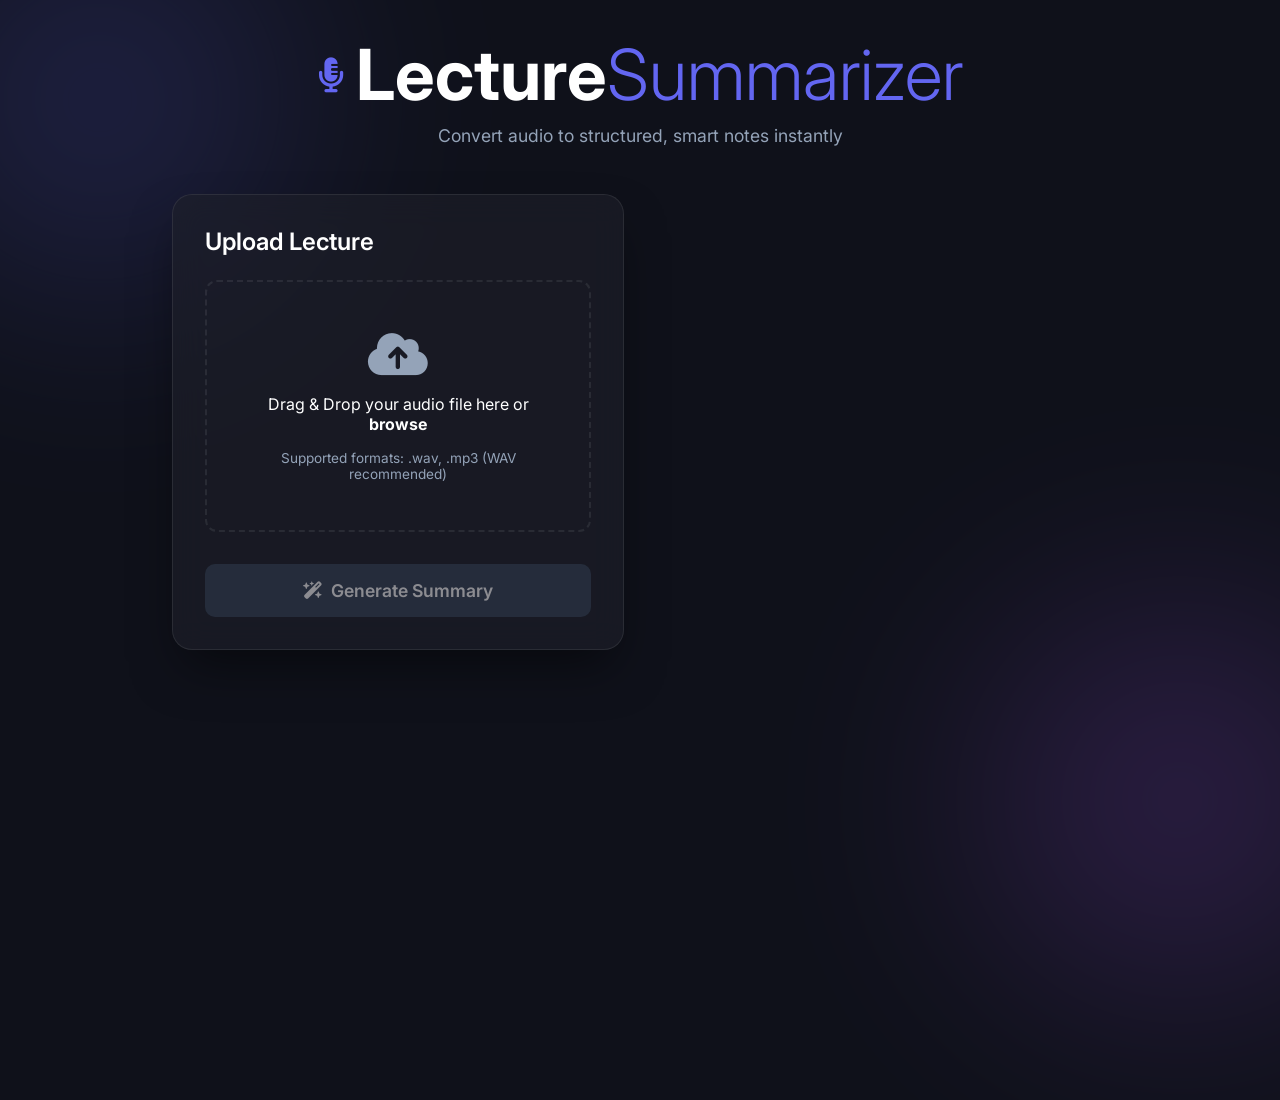
==== frontend/index.html @ df112f9e "Initial commit for AI Lecture Summarizer project" ====
<!DOCTYPE html>
<html lang="en">
<head>
    <meta charset="UTF-8">
    <meta name="viewport" content="width=device-width, initial-scale=1.0">
    <title>AI Lecture Summarizer</title>
    <!-- Modern Font: Inter -->
    <link href="https://fonts.googleapis.com/css2?family=Inter:wght@300;400;500;600;700&display=swap" rel="stylesheet">
    <!-- FontAwesome for icons -->
    <link rel="stylesheet" href="https://cdnjs.cloudflare.com/ajax/libs/font-awesome/6.4.0/css/all.min.css">
    <link rel="stylesheet" href="style.css">
</head>
<body>
    <div class="blob-bg"></div>
    <div class="blob-bg blob-2"></div>
    
    <div class="container">
        <header>
            <div class="logo">
                <i class="fa-solid fa-microphone-lines"></i>
                <h1>Lecture<span>Summarizer</span></h1>
            </div>
            <p class="subtitle">Convert audio to structured, smart notes instantly</p>
        </header>

        <main>
            <section class="upload-section glass-panel">
                <h2>Upload Lecture</h2>
                <div class="drop-zone" id="dropZone">
                    <i class="fa-solid fa-cloud-arrow-up"></i>
                    <p>Drag & Drop your audio file here or <strong>browse</strong></p>
                    <span class="file-info">Supported formats: .wav, .mp3 (WAV recommended)</span>
                    <input type="file" id="fileInput" accept=".wav,.mp3" hidden>
                </div>
                
                <div class="selected-file" id="selectedFile" style="display: none;">
                    <i class="fa-solid fa-file-audio"></i>
                    <span id="fileName">lecture.wav</span>
                    <button class="remove-btn" id="removeFile" aria-label="Remove file"><i class="fa-solid fa-xmark"></i></button>
                </div>

                <button class="primary-btn" id="summarizeBtn" disabled>
                    <i class="fa-solid fa-wand-magic-sparkles"></i> Generate Summary
                </button>

                <div class="loading-state" id="loadingState" style="display: none;">
                    <div class="spinner"></div>
                    <p id="loadingStatus">Uploading audio...</p>
                    <div class="progress-bar"><div class="progress" id="progressBar"></div></div>
                </div>
            </section>

            <section class="results-section glass-panel" id="resultsSection" style="display: none;">
                <div class="tabs">
                    <button class="tab-btn active" data-target="keyPointsTab">Key Points</button>
                    <button class="tab-btn" data-target="summaryTab">Full Summary</button>
                    <button class="tab-btn" data-target="transcriptTab">Transcript</button>
                </div>

                <div class="tab-content active" id="keyPointsTab">
                    <h3>Important Highlights</h3>
                    <ul class="key-points-list" id="keyPointsList">
                        <!-- Key points populate here -->
                    </ul>
                </div>

                <div class="tab-content" id="summaryTab">
                    <h3>Lecture Summary</h3>
                    <p class="summary-text" id="summaryText"></p>
                </div>

                <div class="tab-content" id="transcriptTab">
                    <h3>Raw Transcript</h3>
                    <div class="transcript-box" id="transcriptText"></div>
                </div>
            </section>
        </main>
    </div>

    <script src="app.js"></script>
</body>
</html>
---- frontend/style.css ----
:root {
    --bg-dark: #0f111a;
    --text-primary: #ffffff;
    --text-secondary: #94a3b8;
    --accent: #6366f1;
    --accent-glow: rgba(99, 102, 241, 0.5);
    --accent-secondary: #a855f7;
    --glass-bg: rgba(30, 33, 43, 0.6);
    --glass-border: rgba(255, 255, 255, 0.08);
}

* {
    margin: 0;
    padding: 0;
    box-sizing: border-box;
    font-family: 'Inter', sans-serif;
}

body {
    background-color: var(--bg-dark);
    color: var(--text-primary);
    min-height: 100vh;
    display: flex;
    justify-content: center;
    overflow-x: hidden;
    position: relative;
}

/* Background effects */
.blob-bg {
    position: absolute;
    width: 600px;
    height: 600px;
    background: radial-gradient(circle, var(--accent) 0%, rgba(0,0,0,0) 70%);
    border-radius: 50%;
    filter: blur(100px);
    z-index: -1;
    top: -200px;
    left: -200px;
    opacity: 0.25;
    animation: float 20s infinite alternate ease-in-out;
}

.blob-2 {
    background: radial-gradient(circle, var(--accent-secondary) 0%, rgba(0,0,0,0) 70%);
    bottom: -200px;
    right: -200px;
    top: auto;
    left: auto;
    animation-delay: -10s;
}

@keyframes float {
    0% { transform: translate(0, 0); }
    100% { transform: translate(80px, 80px); }
}

.container {
    width: 100%;
    max-width: 1000px;
    padding: 2rem;
    display: flex;
    flex-direction: column;
    gap: 2rem;
    z-index: 1;
}

header {
    text-align: center;
    margin-bottom: 1rem;
}

.logo {
    display: flex;
    align-items: center;
    justify-content: center;
    gap: 0.75rem;
    font-size: 2.2rem;
    margin-bottom: 0.5rem;
}

.logo i {
    color: var(--accent);
}

.logo span {
    color: var(--accent);
    font-weight: 300;
}

.subtitle {
    color: var(--text-secondary);
    font-size: 1.1rem;
}

main {
    display: grid;
    grid-template-columns: 1fr;
    gap: 2rem;
}

@media (min-width: 768px) {
    main {
        grid-template-columns: 1fr 1fr;
    }
}

.glass-panel {
    background: var(--glass-bg);
    backdrop-filter: blur(16px);
    -webkit-backdrop-filter: blur(16px);
    border: 1px solid var(--glass-border);
    border-radius: 20px;
    padding: 2rem;
    box-shadow: 0 25px 50px -12px rgba(0, 0, 0, 0.5);
    height: fit-content;
}

/* Upload Section */
.upload-section h2 {
    margin-bottom: 1.5rem;
    font-weight: 600;
    font-size: 1.5rem;
}

.drop-zone {
    border: 2px dashed var(--glass-border);
    border-radius: 12px;
    padding: 3rem 2rem;
    text-align: center;
    cursor: pointer;
    transition: all 0.3s ease;
    display: flex;
    flex-direction: column;
    align-items: center;
    gap: 1rem;
}

.drop-zone:hover, .drop-zone.dragover {
    border-color: var(--accent);
    background: rgba(99, 102, 241, 0.05);
}

.drop-zone i {
    font-size: 3rem;
    color: var(--text-secondary);
    transition: color 0.3s;
}

.drop-zone:hover i {
    color: var(--accent);
}

.file-info {
    font-size: 0.85rem;
    color: var(--text-secondary);
}

.selected-file {
    margin-top: 1.5rem;
    display: flex;
    align-items: center;
    background: rgba(255, 255, 255, 0.05);
    padding: 1rem;
    border-radius: 8px;
    border: 1px solid var(--glass-border);
}

.selected-file i {
    color: var(--accent);
    margin-right: 1rem;
    font-size: 1.2rem;
}

.selected-file span {
    flex: 1;
    white-space: nowrap;
    overflow: hidden;
    text-overflow: ellipsis;
    color: var(--text-primary);
}

.remove-btn {
    background: none;
    border: none;
    color: var(--text-secondary);
    cursor: pointer;
    padding: 0.5rem;
    transition: color 0.2s;
}

.remove-btn:hover {
    color: #ef4444;
}

.primary-btn {
    width: 100%;
    margin-top: 2rem;
    padding: 1rem;
    background: linear-gradient(135deg, var(--accent), var(--accent-secondary));
    border: none;
    border-radius: 10px;
    color: white;
    font-size: 1.1rem;
    font-weight: 600;
    cursor: pointer;
    transition: transform 0.2s, box-shadow 0.2s, opacity 0.2s;
    display: flex;
    justify-content: center;
    align-items: center;
    gap: 0.5rem;
}

.primary-btn:hover:not(:disabled) {
    transform: translateY(-2px);
    box-shadow: 0 10px 20px -10px var(--accent-glow);
}

.primary-btn:disabled {
    opacity: 0.5;
    cursor: not-allowed;
    background: #334155;
    background-image: none;
}

/* Loading State */
.loading-state {
    margin-top: 2rem;
    text-align: center;
}

.spinner {
    width: 40px;
    height: 40px;
    border: 3px solid rgba(255,255,255,0.1);
    border-radius: 50%;
    border-top-color: var(--accent);
    animation: spin 1s ease-in-out infinite;
    margin: 0 auto 1rem;
}

@keyframes spin {
    to { transform: rotate(360deg); }
}

.progress-bar {
    width: 100%;
    height: 6px;
    background: rgba(255,255,255,0.1);
    border-radius: 3px;
    margin-top: 1rem;
    overflow: hidden;
}

.progress {
    width: 0%;
    height: 100%;
    background: linear-gradient(90deg, var(--accent), var(--accent-secondary));
    border-radius: 3px;
    transition: width 0.3s ease;
}

/* Results Section */
.results-section {
    display: flex;
    flex-direction: column;
}

.tabs {
    display: flex;
    gap: 0.5rem;
    border-bottom: 1px solid var(--glass-border);
    margin-bottom: 1.5rem;
}

.tab-btn {
    background: none;
    border: none;
    color: var(--text-secondary);
    padding: 0.75rem 1rem;
    cursor: pointer;
    font-size: 1rem;
    font-weight: 500;
    border-bottom: 2px solid transparent;
    transition: all 0.2s;
}

.tab-btn:hover {
    color: var(--text-primary);
}

.tab-btn.active {
    color: var(--accent);
    border-bottom-color: var(--accent);
}

.tab-content {
    display: none;
    animation: fadeIn 0.4s ease-out;
    flex: 1;
}

.tab-content.active {
    display: block;
}

@keyframes fadeIn {
    from { opacity: 0; transform: translateY(10px); }
    to { opacity: 1; transform: translateY(0); }
}

.tab-content h3 {
    margin-bottom: 1rem;
    font-weight: 600;
    color: var(--accent);
}

.key-points-list {
    list-style-type: none;
    display: flex;
    flex-direction: column;
    gap: 1rem;
}

.key-points-list li {
    background: rgba(255, 255, 255, 0.03);
    padding: 1.2rem;
    border-radius: 10px;
    border-left: 3px solid var(--accent);
    line-height: 1.6;
    color: var(--text-primary);
}

.summary-text {
    line-height: 1.8;
    color: var(--text-primary);
    font-size: 1.05rem;
    background: rgba(0, 0, 0, 0.15);
    padding: 1.2rem;
    border-radius: 10px;
}

.transcript-box {
    background: rgba(0, 0, 0, 0.2);
    padding: 1.5rem;
    border-radius: 10px;
    font-family: inherit;
    line-height: 1.8;
    color: var(--text-secondary);
    max-height: 350px;
    overflow-y: auto;
    font-size: 0.95rem;
    white-space: pre-wrap;
}

.transcript-box::-webkit-scrollbar {
    width: 6px;
}

.transcript-box::-webkit-scrollbar-track {
    background: rgba(255, 255, 255, 0.05);
}

.transcript-box::-webkit-scrollbar-thumb {
    background: var(--glass-border);
    border-radius: 3px;
}
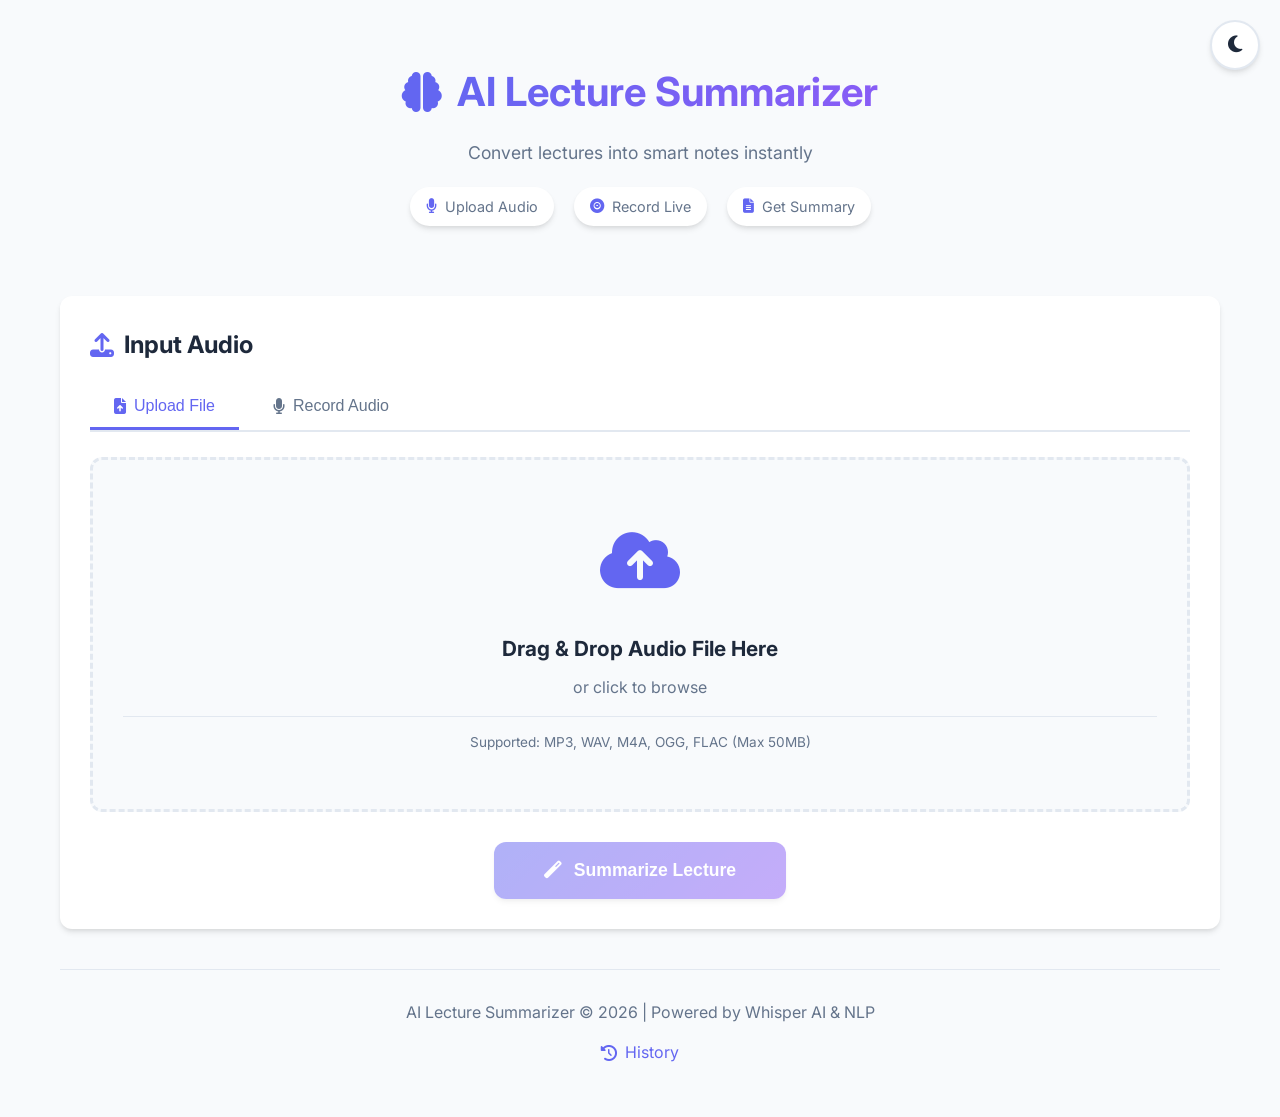
==== commit 8eaa20db: "Frontend Development Tasks (Complete Roadmap)" ====
--- a/frontend/index.html
+++ b/frontend/index.html
@@ -3,80 +3,247 @@
 <head>
     <meta charset="UTF-8">
     <meta name="viewport" content="width=device-width, initial-scale=1.0">
-    <title>AI Lecture Summarizer</title>
-    <!-- Modern Font: Inter -->
+    <title>AI Lecture Summarizer - Convert Lectures into Smart Notes</title>
+    <link rel="stylesheet" href="style.css">
+    <!-- Google Fonts -->
     <link href="https://fonts.googleapis.com/css2?family=Inter:wght@300;400;500;600;700&display=swap" rel="stylesheet">
-    <!-- FontAwesome for icons -->
+    <!-- Font Awesome Icons -->
     <link rel="stylesheet" href="https://cdnjs.cloudflare.com/ajax/libs/font-awesome/6.4.0/css/all.min.css">
-    <link rel="stylesheet" href="style.css">
 </head>
 <body>
-    <div class="blob-bg"></div>
-    <div class="blob-bg blob-2"></div>
-    
+    <!-- Dark Mode Toggle -->
+    <button class="dark-mode-toggle" id="darkModeToggle" title="Toggle Dark Mode">
+        <i class="fas fa-moon"></i>
+    </button>
+
+    <!-- Main Container -->
     <div class="container">
-        <header>
+        <!-- Header Section -->
+        <header class="header">
             <div class="logo">
-                <i class="fa-solid fa-microphone-lines"></i>
-                <h1>Lecture<span>Summarizer</span></h1>
+                <i class="fas fa-brain"></i>
+                <h1>AI Lecture Summarizer</h1>
             </div>
-            <p class="subtitle">Convert audio to structured, smart notes instantly</p>
+            <p class="subtitle">Convert lectures into smart notes instantly</p>
+            <div class="features-badge">
+                <span><i class="fas fa-microphone"></i> Upload Audio</span>
+                <span><i class="fas fa-record-vinyl"></i> Record Live</span>
+                <span><i class="fas fa-file-alt"></i> Get Summary</span>
+            </div>
         </header>
 
-        <main>
-            <section class="upload-section glass-panel">
-                <h2>Upload Lecture</h2>
-                <div class="drop-zone" id="dropZone">
-                    <i class="fa-solid fa-cloud-arrow-up"></i>
-                    <p>Drag & Drop your audio file here or <strong>browse</strong></p>
-                    <span class="file-info">Supported formats: .wav, .mp3 (WAV recommended)</span>
-                    <input type="file" id="fileInput" accept=".wav,.mp3" hidden>
-                </div>
+        <!-- Main Content -->
+        <main class="main-content">
+            <!-- Input Section -->
+            <section class="input-section card">
+                <h2><i class="fas fa-upload"></i> Input Audio</h2>
                 
-                <div class="selected-file" id="selectedFile" style="display: none;">
-                    <i class="fa-solid fa-file-audio"></i>
-                    <span id="fileName">lecture.wav</span>
-                    <button class="remove-btn" id="removeFile" aria-label="Remove file"><i class="fa-solid fa-xmark"></i></button>
-                </div>
-
-                <button class="primary-btn" id="summarizeBtn" disabled>
-                    <i class="fa-solid fa-wand-magic-sparkles"></i> Generate Summary
-                </button>
-
-                <div class="loading-state" id="loadingState" style="display: none;">
+                <!-- Tab Navigation -->
+                <div class="tab-navigation">
+                    <button class="tab-btn active" data-tab="upload">
+                        <i class="fas fa-file-upload"></i> Upload File
+                    </button>
+                    <button class="tab-btn" data-tab="record">
+                        <i class="fas fa-microphone"></i> Record Audio
+                    </button>
+                </div>
+
+                <!-- Upload Tab -->
+                <div class="tab-content active" id="uploadTab">
+                    <div class="upload-area" id="uploadArea">
+                        <input type="file" id="audioFile" accept=".mp3,.wav,.m4a,.ogg,.flac" hidden>
+                        <div class="upload-icon">
+                            <i class="fas fa-cloud-upload-alt"></i>
+                        </div>
+                        <h3>Drag & Drop Audio File Here</h3>
+                        <p>or click to browse</p>
+                        <p class="supported-formats">Supported: MP3, WAV, M4A, OGG, FLAC (Max 50MB)</p>
+                    </div>
+                    
+                    <!-- File Preview -->
+                    <div class="file-preview hidden" id="filePreview">
+                        <div class="file-info">
+                            <i class="fas fa-file-audio"></i>
+                            <div class="file-details">
+                                <span class="file-name" id="fileName">lecture.mp3</span>
+                                <span class="file-size" id="fileSize">5.2 MB</span>
+                            </div>
+                        </div>
+                        <button class="remove-file-btn" id="removeFileBtn">
+                            <i class="fas fa-times"></i>
+                        </button>
+                    </div>
+                </div>
+
+                <!-- Record Tab -->
+                <div class="tab-content" id="recordTab">
+                    <div class="recording-section">
+                        <div class="recording-status" id="recordingStatus">
+                            <div class="status-indicator"></div>
+                            <span>Ready to Record</span>
+                        </div>
+                        
+                        <div class="recording-controls">
+                            <button class="record-btn" id="startRecordBtn">
+                                <i class="fas fa-microphone"></i>
+                                <span>Start Recording</span>
+                            </button>
+                            <button class="record-btn stop hidden" id="stopRecordBtn">
+                                <i class="fas fa-stop"></i>
+                                <span>Stop Recording</span>
+                            </button>
+                        </div>
+
+                        <!-- Live Transcript Preview -->
+                        <div class="live-transcript hidden" id="liveTranscript">
+                            <h4><i class="fas fa-closed-captioning"></i> Live Transcript</h4>
+                            <div class="transcript-text" id="liveTranscriptText">
+                                Start speaking to see live transcription...
+                            </div>
+                        </div>
+
+                        <!-- Recorded Audio Preview -->
+                        <div class="audio-preview hidden" id="audioPreview">
+                            <h4><i class="fas fa-headphones"></i> Recorded Audio</h4>
+                            <audio id="recordedAudio" controls></audio>
+                            <div class="recorded-info">
+                                <span id="recordingDuration">00:00</span>
+                                <button class="re-record-btn" id="reRecordBtn">
+                                    <i class="fas fa-redo"></i> Re-record
+                                </button>
+                            </div>
+                        </div>
+                    </div>
+                </div>
+
+                <!-- Action Buttons -->
+                <div class="action-buttons">
+                    <button class="summarize-btn" id="summarizeBtn" disabled>
+                        <i class="fas fa-magic"></i>
+                        <span>Summarize Lecture</span>
+                    </button>
+                </div>
+
+                <!-- Loading Indicator -->
+                <div class="loading-container hidden" id="loadingContainer">
                     <div class="spinner"></div>
-                    <p id="loadingStatus">Uploading audio...</p>
-                    <div class="progress-bar"><div class="progress" id="progressBar"></div></div>
+                    <p class="loading-text">Processing your lecture...</p>
+                    <p class="loading-subtext">This may take a few moments</p>
+                </div>
+
+                <!-- Error Message -->
+                <div class="error-message hidden" id="errorMessage">
+                    <i class="fas fa-exclamation-circle"></i>
+                    <span id="errorText"></span>
+                </div>
+
+                <!-- Success Message -->
+                <div class="success-message hidden" id="successMessage">
+                    <i class="fas fa-check-circle"></i>
+                    <span>Processing complete!</span>
                 </div>
             </section>
 
-            <section class="results-section glass-panel" id="resultsSection" style="display: none;">
-                <div class="tabs">
-                    <button class="tab-btn active" data-target="keyPointsTab">Key Points</button>
-                    <button class="tab-btn" data-target="summaryTab">Full Summary</button>
-                    <button class="tab-btn" data-target="transcriptTab">Transcript</button>
-                </div>
-
-                <div class="tab-content active" id="keyPointsTab">
-                    <h3>Important Highlights</h3>
-                    <ul class="key-points-list" id="keyPointsList">
-                        <!-- Key points populate here -->
-                    </ul>
-                </div>
-
-                <div class="tab-content" id="summaryTab">
-                    <h3>Lecture Summary</h3>
-                    <p class="summary-text" id="summaryText"></p>
-                </div>
-
-                <div class="tab-content" id="transcriptTab">
-                    <h3>Raw Transcript</h3>
-                    <div class="transcript-box" id="transcriptText"></div>
+            <!-- Output Section (Hidden Initially) -->
+            <section class="output-section card hidden" id="outputSection">
+                <div class="output-header">
+                    <h2><i class="fas fa-file-alt"></i> Lecture Notes</h2>
+                    <div class="output-actions">
+                        <button class="action-btn" id="copyBtn" title="Copy to Clipboard">
+                            <i class="fas fa-copy"></i> Copy
+                        </button>
+                        <button class="action-btn" id="downloadBtn" title="Download as TXT">
+                            <i class="fas fa-download"></i> Download
+                        </button>
+                        <button class="action-btn" id="newSessionBtn" title="Start New">
+                            <i class="fas fa-plus"></i> New
+                        </button>
+                    </div>
+                </div>
+
+                <!-- Search Bar -->
+                <div class="search-bar">
+                    <i class="fas fa-search"></i>
+                    <input type="text" id="searchInput" placeholder="Search in notes...">
+                    <button class="clear-search hidden" id="clearSearch">
+                        <i class="fas fa-times"></i>
+                    </button>
+                </div>
+
+                <!-- Tabs for Output -->
+                <div class="output-tabs">
+                    <button class="output-tab active" data-output="transcript">
+                        <i class="fas fa-file-lines"></i> Transcript
+                    </button>
+                    <button class="output-tab" data-output="summary">
+                        <i class="fas fa-brain"></i> Summary
+                    </button>
+                    <button class="output-tab" data-output="keypoints">
+                        <i class="fas fa-list-check"></i> Key Points
+                    </button>
+                </div>
+
+                <!-- Output Content -->
+                <div class="output-content">
+                    <!-- Transcript Tab -->
+                    <div class="output-tab-content active" id="transcriptContent">
+                        <div class="content-header">
+                            <h3><i class="fas fa-comment-alt"></i> Full Transcript</h3>
+                            <span class="word-count" id="transcriptWordCount">0 words</span>
+                        </div>
+                        <div class="transcript-box" id="transcriptBox">
+                            <p id="transcriptText"></p>
+                        </div>
+                    </div>
+
+                    <!-- Summary Tab -->
+                    <div class="output-tab-content" id="summaryContent">
+                        <div class="content-header">
+                            <h3><i class="fas fa-lightbulb"></i> Summary</h3>
+                            <span class="word-count" id="summaryWordCount">0 words</span>
+                        </div>
+                        <div class="summary-box" id="summaryBox">
+                            <p id="summaryText"></p>
+                        </div>
+                    </div>
+
+                    <!-- Key Points Tab -->
+                    <div class="output-tab-content" id="keypointsContent">
+                        <div class="content-header">
+                            <h3><i class="fas fa-star"></i> Key Points</h3>
+                            <span class="points-count" id="pointsCount">0 points</span>
+                        </div>
+                        <div class="keypoints-box" id="keypointsBox">
+                            <ul id="keypointsList"></ul>
+                        </div>
+                    </div>
+                </div>
+            </section>
+
+            <!-- History Section (Optional) -->
+            <section class="history-section card hidden" id="historySection">
+                <h2><i class="fas fa-history"></i> Recent Summaries</h2>
+                <div class="history-list" id="historyList">
+                    <!-- History items will be added here -->
                 </div>
             </section>
         </main>
+
+        <!-- Footer -->
+        <footer class="footer">
+            <p>AI Lecture Summarizer &copy; 2026 | Powered by Whisper AI & NLP</p>
+            <div class="footer-links">
+                <a href="#" id="showHistoryLink"><i class="fas fa-history"></i> History</a>
+            </div>
+        </footer>
     </div>
 
-    <script src="app.js"></script>
+    <!-- Toast Notification -->
+    <div class="toast hidden" id="toast">
+        <i class="fas fa-info-circle"></i>
+        <span id="toastMessage"></span>
+    </div>
+
+    <script src="script.js"></script>
 </body>
 </html>
--- a/frontend/style.css
+++ b/frontend/style.css
@@ -1,367 +1,1011 @@
+/* ============================================
+   AI Lecture Summarizer - Modern CSS Styles
+   ============================================ */
+
+/* CSS Variables for Theming */
 :root {
-    --bg-dark: #0f111a;
-    --text-primary: #ffffff;
+    --primary-color: #6366f1;
+    --primary-hover: #4f46e5;
+    --secondary-color: #8b5cf6;
+    --success-color: #10b981;
+    --error-color: #ef4444;
+    --warning-color: #f59e0b;
+    --bg-color: #f8fafc;
+    --card-bg: #ffffff;
+    --text-primary: #1e293b;
+    --text-secondary: #64748b;
+    --border-color: #e2e8f0;
+    --shadow: 0 4px 6px -1px rgba(0, 0, 0, 0.1), 0 2px 4px -1px rgba(0, 0, 0, 0.06);
+    --shadow-lg: 0 10px 15px -3px rgba(0, 0, 0, 0.1), 0 4px 6px -2px rgba(0, 0, 0, 0.05);
+    --radius: 12px;
+    --radius-sm: 8px;
+    --transition: all 0.3s ease;
+}
+
+/* Dark Mode Variables */
+[data-theme="dark"] {
+    --bg-color: #0f172a;
+    --card-bg: #1e293b;
+    --text-primary: #f1f5f9;
     --text-secondary: #94a3b8;
-    --accent: #6366f1;
-    --accent-glow: rgba(99, 102, 241, 0.5);
-    --accent-secondary: #a855f7;
-    --glass-bg: rgba(30, 33, 43, 0.6);
-    --glass-border: rgba(255, 255, 255, 0.08);
-}
-
+    --border-color: #334155;
+    --shadow: 0 4px 6px -1px rgba(0, 0, 0, 0.3);
+    --shadow-lg: 0 10px 15px -3px rgba(0, 0, 0, 0.4);
+}
+
+/* Reset & Base Styles */
 * {
     margin: 0;
     padding: 0;
     box-sizing: border-box;
-    font-family: 'Inter', sans-serif;
 }
 
 body {
-    background-color: var(--bg-dark);
-    color: var(--text-primary);
+    font-family: 'Inter', -apple-system, BlinkMacSystemFont, 'Segoe UI', Roboto, sans-serif;
+    background: var(--bg-color);
+    color: var(--text-primary);
+    line-height: 1.6;
     min-height: 100vh;
-    display: flex;
+    transition: var(--transition);
+}
+
+/* Container */
+.container {
+    max-width: 1200px;
+    margin: 0 auto;
+    padding: 20px;
+}
+
+/* Dark Mode Toggle */
+.dark-mode-toggle {
+    position: fixed;
+    top: 20px;
+    right: 20px;
+    width: 50px;
+    height: 50px;
+    border-radius: 50%;
+    background: var(--card-bg);
+    border: 2px solid var(--border-color);
+    color: var(--text-primary);
+    font-size: 1.2rem;
+    cursor: pointer;
+    box-shadow: var(--shadow);
+    transition: var(--transition);
+    z-index: 1000;
+}
+
+.dark-mode-toggle:hover {
+    background: var(--primary-color);
+    color: white;
+    transform: rotate(15deg);
+}
+
+/* ============================================
+   Header Styles
+   ============================================ */
+.header {
+    text-align: center;
+    padding: 40px 20px;
+    margin-bottom: 30px;
+}
+
+.logo {
+    display: flex;
+    align-items: center;
     justify-content: center;
-    overflow-x: hidden;
-    position: relative;
-}
-
-/* Background effects */
-.blob-bg {
-    position: absolute;
-    width: 600px;
-    height: 600px;
-    background: radial-gradient(circle, var(--accent) 0%, rgba(0,0,0,0) 70%);
-    border-radius: 50%;
-    filter: blur(100px);
-    z-index: -1;
-    top: -200px;
-    left: -200px;
-    opacity: 0.25;
-    animation: float 20s infinite alternate ease-in-out;
-}
-
-.blob-2 {
-    background: radial-gradient(circle, var(--accent-secondary) 0%, rgba(0,0,0,0) 70%);
-    bottom: -200px;
-    right: -200px;
-    top: auto;
-    left: auto;
-    animation-delay: -10s;
-}
-
-@keyframes float {
-    0% { transform: translate(0, 0); }
-    100% { transform: translate(80px, 80px); }
-}
-
-.container {
-    width: 100%;
-    max-width: 1000px;
-    padding: 2rem;
-    display: flex;
-    flex-direction: column;
-    gap: 2rem;
-    z-index: 1;
-}
-
-header {
-    text-align: center;
-    margin-bottom: 1rem;
-}
-
-.logo {
-    display: flex;
-    align-items: center;
+    gap: 15px;
+    margin-bottom: 15px;
+}
+
+.logo i {
+    font-size: 2.5rem;
+    color: var(--primary-color);
+    animation: pulse 2s infinite;
+}
+
+@keyframes pulse {
+    0%, 100% { transform: scale(1); }
+    50% { transform: scale(1.1); }
+}
+
+.logo h1 {
+    font-size: 2.5rem;
+    font-weight: 700;
+    background: linear-gradient(135deg, var(--primary-color), var(--secondary-color));
+    -webkit-background-clip: text;
+    -webkit-text-fill-color: transparent;
+    background-clip: text;
+}
+
+.subtitle {
+    font-size: 1.1rem;
+    color: var(--text-secondary);
+    margin-bottom: 20px;
+}
+
+.features-badge {
+    display: flex;
     justify-content: center;
-    gap: 0.75rem;
-    font-size: 2.2rem;
-    margin-bottom: 0.5rem;
-}
-
-.logo i {
-    color: var(--accent);
-}
-
-.logo span {
-    color: var(--accent);
-    font-weight: 300;
-}
-
-.subtitle {
-    color: var(--text-secondary);
-    font-size: 1.1rem;
-}
-
-main {
-    display: grid;
-    grid-template-columns: 1fr;
-    gap: 2rem;
-}
-
-@media (min-width: 768px) {
-    main {
-        grid-template-columns: 1fr 1fr;
-    }
-}
-
-.glass-panel {
-    background: var(--glass-bg);
-    backdrop-filter: blur(16px);
-    -webkit-backdrop-filter: blur(16px);
-    border: 1px solid var(--glass-border);
+    gap: 20px;
+    flex-wrap: wrap;
+}
+
+.features-badge span {
+    background: var(--card-bg);
+    padding: 8px 16px;
     border-radius: 20px;
-    padding: 2rem;
-    box-shadow: 0 25px 50px -12px rgba(0, 0, 0, 0.5);
-    height: fit-content;
-}
-
-/* Upload Section */
-.upload-section h2 {
-    margin-bottom: 1.5rem;
-    font-weight: 600;
+    font-size: 0.9rem;
+    color: var(--text-secondary);
+    box-shadow: var(--shadow);
+    display: flex;
+    align-items: center;
+    gap: 8px;
+}
+
+.features-badge i {
+    color: var(--primary-color);
+}
+
+/* ============================================
+   Card Styles
+   ============================================ */
+.card {
+    background: var(--card-bg);
+    border-radius: var(--radius);
+    box-shadow: var(--shadow);
+    padding: 30px;
+    margin-bottom: 25px;
+    transition: var(--transition);
+}
+
+.card:hover {
+    box-shadow: var(--shadow-lg);
+}
+
+.card h2 {
     font-size: 1.5rem;
-}
-
-.drop-zone {
-    border: 2px dashed var(--glass-border);
-    border-radius: 12px;
-    padding: 3rem 2rem;
+    margin-bottom: 20px;
+    display: flex;
+    align-items: center;
+    gap: 10px;
+    color: var(--text-primary);
+}
+
+.card h2 i {
+    color: var(--primary-color);
+}
+
+/* ============================================
+   Tab Navigation
+   ============================================ */
+.tab-navigation {
+    display: flex;
+    gap: 10px;
+    margin-bottom: 25px;
+    border-bottom: 2px solid var(--border-color);
+    padding-bottom: 0;
+}
+
+.tab-btn {
+    padding: 12px 24px;
+    background: transparent;
+    border: none;
+    color: var(--text-secondary);
+    font-size: 1rem;
+    font-weight: 500;
+    cursor: pointer;
+    border-bottom: 3px solid transparent;
+    transition: var(--transition);
+    display: flex;
+    align-items: center;
+    gap: 8px;
+}
+
+.tab-btn:hover {
+    color: var(--primary-color);
+}
+
+.tab-btn.active {
+    color: var(--primary-color);
+    border-bottom-color: var(--primary-color);
+}
+
+.tab-content {
+    display: none;
+}
+
+.tab-content.active {
+    display: block;
+    animation: fadeIn 0.3s ease;
+}
+
+@keyframes fadeIn {
+    from { opacity: 0; transform: translateY(10px); }
+    to { opacity: 1; transform: translateY(0); }
+}
+
+/* ============================================
+   Upload Area
+   ============================================ */
+.upload-area {
+    border: 3px dashed var(--border-color);
+    border-radius: var(--radius);
+    padding: 50px 30px;
     text-align: center;
     cursor: pointer;
-    transition: all 0.3s ease;
+    transition: var(--transition);
+    background: var(--bg-color);
+}
+
+.upload-area:hover,
+.upload-area.dragover {
+    border-color: var(--primary-color);
+    background: rgba(99, 102, 241, 0.05);
+}
+
+.upload-icon {
+    font-size: 4rem;
+    color: var(--primary-color);
+    margin-bottom: 20px;
+}
+
+.upload-area h3 {
+    font-size: 1.3rem;
+    color: var(--text-primary);
+    margin-bottom: 10px;
+}
+
+.upload-area p {
+    color: var(--text-secondary);
+    margin-bottom: 5px;
+}
+
+.supported-formats {
+    font-size: 0.85rem;
+    color: var(--text-secondary);
+    margin-top: 15px;
+    padding-top: 15px;
+    border-top: 1px solid var(--border-color);
+}
+
+/* File Preview */
+.file-preview {
+    display: flex;
+    align-items: center;
+    justify-content: space-between;
+    background: var(--bg-color);
+    padding: 15px 20px;
+    border-radius: var(--radius-sm);
+    margin-top: 20px;
+    animation: slideIn 0.3s ease;
+}
+
+@keyframes slideIn {
+    from { opacity: 0; transform: translateX(-20px); }
+    to { opacity: 1; transform: translateX(0); }
+}
+
+.file-info {
+    display: flex;
+    align-items: center;
+    gap: 15px;
+}
+
+.file-info i {
+    font-size: 2rem;
+    color: var(--primary-color);
+}
+
+.file-details {
     display: flex;
     flex-direction: column;
-    align-items: center;
-    gap: 1rem;
-}
-
-.drop-zone:hover, .drop-zone.dragover {
-    border-color: var(--accent);
-    background: rgba(99, 102, 241, 0.05);
-}
-
-.drop-zone i {
-    font-size: 3rem;
-    color: var(--text-secondary);
-    transition: color 0.3s;
-}
-
-.drop-zone:hover i {
-    color: var(--accent);
-}
-
-.file-info {
+}
+
+.file-name {
+    font-weight: 600;
+    color: var(--text-primary);
+}
+
+.file-size {
     font-size: 0.85rem;
     color: var(--text-secondary);
 }
 
-.selected-file {
-    margin-top: 1.5rem;
-    display: flex;
-    align-items: center;
-    background: rgba(255, 255, 255, 0.05);
-    padding: 1rem;
-    border-radius: 8px;
-    border: 1px solid var(--glass-border);
-}
-
-.selected-file i {
-    color: var(--accent);
-    margin-right: 1rem;
-    font-size: 1.2rem;
-}
-
-.selected-file span {
-    flex: 1;
-    white-space: nowrap;
-    overflow: hidden;
-    text-overflow: ellipsis;
-    color: var(--text-primary);
-}
-
-.remove-btn {
-    background: none;
+.remove-file-btn {
+    width: 35px;
+    height: 35px;
+    border-radius: 50%;
     border: none;
-    color: var(--text-secondary);
+    background: var(--error-color);
+    color: white;
     cursor: pointer;
-    padding: 0.5rem;
-    transition: color 0.2s;
-}
-
-.remove-btn:hover {
-    color: #ef4444;
-}
-
-.primary-btn {
+    transition: var(--transition);
+}
+
+.remove-file-btn:hover {
+    background: #dc2626;
+    transform: scale(1.1);
+}
+
+/* ============================================
+   Recording Section
+   ============================================ */
+.recording-section {
+    text-align: center;
+    padding: 30px 20px;
+}
+
+.recording-status {
+    display: flex;
+    align-items: center;
+    justify-content: center;
+    gap: 10px;
+    margin-bottom: 25px;
+    padding: 15px;
+    background: var(--bg-color);
+    border-radius: var(--radius-sm);
+}
+
+.status-indicator {
+    width: 12px;
+    height: 12px;
+    border-radius: 50%;
+    background: var(--success-color);
+    animation: blink 2s infinite;
+}
+
+.status-indicator.recording {
+    background: var(--error-color);
+    animation: blink 0.5s infinite;
+}
+
+@keyframes blink {
+    0%, 100% { opacity: 1; }
+    50% { opacity: 0.5; }
+}
+
+.recording-controls {
+    display: flex;
+    justify-content: center;
+    gap: 15px;
+    margin-bottom: 25px;
+}
+
+.record-btn {
+    padding: 15px 30px;
+    border: none;
+    border-radius: var(--radius);
+    font-size: 1rem;
+    font-weight: 600;
+    cursor: pointer;
+    transition: var(--transition);
+    display: flex;
+    align-items: center;
+    gap: 10px;
+}
+
+.record-btn:not(.stop) {
+    background: var(--primary-color);
+    color: white;
+}
+
+.record-btn:not(.stop):hover {
+    background: var(--primary-hover);
+}
+
+.record-btn.stop {
+    background: var(--error-color);
+    color: white;
+}
+
+.record-btn.stop:hover {
+    background: #dc2626;
+}
+
+.record-btn:disabled {
+    opacity: 0.5;
+    cursor: not-allowed;
+}
+
+/* Live Transcript */
+.live-transcript {
+    background: var(--bg-color);
+    padding: 20px;
+    border-radius: var(--radius-sm);
+    margin-top: 20px;
+    text-align: left;
+}
+
+.live-transcript h4 {
+    display: flex;
+    align-items: center;
+    gap: 8px;
+    margin-bottom: 15px;
+    color: var(--text-primary);
+}
+
+.transcript-text {
+    background: var(--card-bg);
+    padding: 15px;
+    border-radius: var(--radius-sm);
+    min-height: 80px;
+    max-height: 150px;
+    overflow-y: auto;
+    color: var(--text-secondary);
+    font-style: italic;
+}
+
+/* Audio Preview */
+.audio-preview {
+    background: var(--bg-color);
+    padding: 20px;
+    border-radius: var(--radius-sm);
+    margin-top: 20px;
+}
+
+.audio-preview h4 {
+    display: flex;
+    align-items: center;
+    gap: 8px;
+    margin-bottom: 15px;
+    color: var(--text-primary);
+}
+
+.audio-preview audio {
     width: 100%;
-    margin-top: 2rem;
-    padding: 1rem;
-    background: linear-gradient(135deg, var(--accent), var(--accent-secondary));
+    margin-bottom: 15px;
+    border-radius: var(--radius-sm);
+}
+
+.recorded-info {
+    display: flex;
+    justify-content: space-between;
+    align-items: center;
+}
+
+.re-record-btn {
+    padding: 10px 20px;
     border: none;
-    border-radius: 10px;
+    background: var(--secondary-color);
     color: white;
+    border-radius: var(--radius-sm);
+    cursor: pointer;
+    transition: var(--transition);
+    display: flex;
+    align-items: center;
+    gap: 8px;
+}
+
+.re-record-btn:hover {
+    background: #7c3aed;
+}
+
+/* ============================================
+   Action Buttons
+   ============================================ */
+.action-buttons {
+    margin-top: 30px;
+    text-align: center;
+}
+
+.summarize-btn {
+    padding: 18px 50px;
+    background: linear-gradient(135deg, var(--primary-color), var(--secondary-color));
+    color: white;
+    border: none;
+    border-radius: var(--radius);
     font-size: 1.1rem;
     font-weight: 600;
     cursor: pointer;
-    transition: transform 0.2s, box-shadow 0.2s, opacity 0.2s;
-    display: flex;
-    justify-content: center;
-    align-items: center;
-    gap: 0.5rem;
-}
-
-.primary-btn:hover:not(:disabled) {
+    transition: var(--transition);
+    display: inline-flex;
+    align-items: center;
+    gap: 12px;
+    box-shadow: var(--shadow);
+}
+
+.summarize-btn:hover:not(:disabled) {
     transform: translateY(-2px);
-    box-shadow: 0 10px 20px -10px var(--accent-glow);
-}
-
-.primary-btn:disabled {
+    box-shadow: var(--shadow-lg);
+}
+
+.summarize-btn:disabled {
     opacity: 0.5;
     cursor: not-allowed;
-    background: #334155;
-    background-image: none;
-}
-
-/* Loading State */
-.loading-state {
-    margin-top: 2rem;
+    transform: none;
+}
+
+/* ============================================
+   Loading Indicator
+   ============================================ */
+.loading-container {
     text-align: center;
+    padding: 40px 20px;
+    margin-top: 20px;
 }
 
 .spinner {
-    width: 40px;
-    height: 40px;
-    border: 3px solid rgba(255,255,255,0.1);
+    width: 60px;
+    height: 60px;
+    border: 4px solid var(--border-color);
+    border-top-color: var(--primary-color);
     border-radius: 50%;
-    border-top-color: var(--accent);
-    animation: spin 1s ease-in-out infinite;
-    margin: 0 auto 1rem;
+    margin: 0 auto 20px;
+    animation: spin 1s linear infinite;
 }
 
 @keyframes spin {
     to { transform: rotate(360deg); }
 }
 
-.progress-bar {
-    width: 100%;
-    height: 6px;
-    background: rgba(255,255,255,0.1);
-    border-radius: 3px;
-    margin-top: 1rem;
-    overflow: hidden;
-}
-
-.progress {
-    width: 0%;
-    height: 100%;
-    background: linear-gradient(90deg, var(--accent), var(--accent-secondary));
-    border-radius: 3px;
-    transition: width 0.3s ease;
-}
-
-/* Results Section */
-.results-section {
-    display: flex;
-    flex-direction: column;
-}
-
-.tabs {
-    display: flex;
-    gap: 0.5rem;
-    border-bottom: 1px solid var(--glass-border);
-    margin-bottom: 1.5rem;
-}
-
-.tab-btn {
+.loading-text {
+    font-size: 1.2rem;
+    font-weight: 600;
+    color: var(--text-primary);
+    margin-bottom: 5px;
+}
+
+.loading-subtext {
+    color: var(--text-secondary);
+    font-size: 0.9rem;
+}
+
+/* ============================================
+   Error & Success Messages
+   ============================================ */
+.error-message,
+.success-message {
+    padding: 15px 20px;
+    border-radius: var(--radius-sm);
+    margin-top: 20px;
+    display: flex;
+    align-items: center;
+    gap: 12px;
+    animation: shake 0.5s ease;
+}
+
+@keyframes shake {
+    0%, 100% { transform: translateX(0); }
+    25% { transform: translateX(-5px); }
+    75% { transform: translateX(5px); }
+}
+
+.error-message {
+    background: rgba(239, 68, 68, 0.1);
+    color: var(--error-color);
+    border: 1px solid var(--error-color);
+}
+
+.success-message {
+    background: rgba(16, 185, 129, 0.1);
+    color: var(--success-color);
+    border: 1px solid var(--success-color);
+}
+
+/* ============================================
+   Output Section
+   ============================================ */
+.output-header {
+    display: flex;
+    justify-content: space-between;
+    align-items: center;
+    flex-wrap: wrap;
+    gap: 15px;
+    margin-bottom: 20px;
+}
+
+.output-actions {
+    display: flex;
+    gap: 10px;
+    flex-wrap: wrap;
+}
+
+.action-btn {
+    padding: 10px 18px;
+    border: 1px solid var(--border-color);
+    background: var(--card-bg);
+    color: var(--text-primary);
+    border-radius: var(--radius-sm);
+    cursor: pointer;
+    transition: var(--transition);
+    display: flex;
+    align-items: center;
+    gap: 8px;
+    font-size: 0.9rem;
+}
+
+.action-btn:hover {
+    background: var(--primary-color);
+    color: white;
+    border-color: var(--primary-color);
+}
+
+/* Search Bar */
+.search-bar {
+    display: flex;
+    align-items: center;
+    background: var(--bg-color);
+    padding: 12px 20px;
+    border-radius: var(--radius-sm);
+    margin-bottom: 20px;
+    gap: 12px;
+}
+
+.search-bar i {
+    color: var(--text-secondary);
+}
+
+.search-bar input {
+    flex: 1;
+    border: none;
+    background: transparent;
+    color: var(--text-primary);
+    font-size: 1rem;
+    outline: none;
+}
+
+.clear-search {
     background: none;
     border: none;
     color: var(--text-secondary);
-    padding: 0.75rem 1rem;
     cursor: pointer;
+    padding: 5px;
+}
+
+.clear-search:hover {
+    color: var(--error-color);
+}
+
+/* Output Tabs */
+.output-tabs {
+    display: flex;
+    gap: 10px;
+    margin-bottom: 20px;
+    border-bottom: 2px solid var(--border-color);
+}
+
+.output-tab {
+    padding: 12px 20px;
+    background: transparent;
+    border: none;
+    color: var(--text-secondary);
+    font-size: 0.95rem;
+    font-weight: 500;
+    cursor: pointer;
+    border-bottom: 3px solid transparent;
+    transition: var(--transition);
+    display: flex;
+    align-items: center;
+    gap: 8px;
+}
+
+.output-tab:hover {
+    color: var(--primary-color);
+}
+
+.output-tab.active {
+    color: var(--primary-color);
+    border-bottom-color: var(--primary-color);
+}
+
+/* Output Content */
+.output-content {
+    min-height: 300px;
+}
+
+.output-tab-content {
+    display: none;
+}
+
+.output-tab-content.active {
+    display: block;
+    animation: fadeIn 0.3s ease;
+}
+
+.content-header {
+    display: flex;
+    justify-content: space-between;
+    align-items: center;
+    margin-bottom: 15px;
+}
+
+.content-header h3 {
+    display: flex;
+    align-items: center;
+    gap: 10px;
+    font-size: 1.1rem;
+    color: var(--text-primary);
+}
+
+.content-header h3 i {
+    color: var(--primary-color);
+}
+
+.word-count,
+.points-count {
+    font-size: 0.85rem;
+    color: var(--text-secondary);
+    background: var(--bg-color);
+    padding: 5px 12px;
+    border-radius: 15px;
+}
+
+/* Transcript Box */
+.transcript-box,
+.summary-box {
+    background: var(--bg-color);
+    padding: 25px;
+    border-radius: var(--radius-sm);
+    max-height: 400px;
+    overflow-y: auto;
+    line-height: 1.8;
+}
+
+.transcript-box p,
+.summary-box p {
+    color: var(--text-primary);
+    white-space: pre-wrap;
+}
+
+/* Key Points Box */
+.keypoints-box {
+    background: var(--bg-color);
+    padding: 25px;
+    border-radius: var(--radius-sm);
+    max-height: 400px;
+    overflow-y: auto;
+}
+
+.keypoints-box ul {
+    list-style: none;
+}
+
+.keypoints-box li {
+    padding: 12px 0;
+    padding-left: 30px;
+    position: relative;
+    color: var(--text-primary);
+    line-height: 1.6;
+}
+
+.keypoints-box li::before {
+    content: "✓";
+    position: absolute;
+    left: 0;
+    color: var(--success-color);
+    font-weight: bold;
+}
+
+/* Highlight Search Results */
+.highlight {
+    background: rgba(245, 158, 11, 0.3);
+    padding: 2px 4px;
+    border-radius: 3px;
+}
+
+/* ============================================
+   History Section
+   ============================================ */
+.history-list {
+    display: grid;
+    gap: 15px;
+}
+
+.history-item {
+    display: flex;
+    justify-content: space-between;
+    align-items: center;
+    padding: 15px 20px;
+    background: var(--bg-color);
+    border-radius: var(--radius-sm);
+    cursor: pointer;
+    transition: var(--transition);
+}
+
+.history-item:hover {
+    background: var(--primary-color);
+    color: white;
+}
+
+.history-item-info h4 {
     font-size: 1rem;
-    font-weight: 500;
-    border-bottom: 2px solid transparent;
-    transition: all 0.2s;
-}
-
-.tab-btn:hover {
-    color: var(--text-primary);
-}
-
-.tab-btn.active {
-    color: var(--accent);
-    border-bottom-color: var(--accent);
-}
-
-.tab-content {
-    display: none;
-    animation: fadeIn 0.4s ease-out;
-    flex: 1;
-}
-
-.tab-content.active {
-    display: block;
-}
-
-@keyframes fadeIn {
-    from { opacity: 0; transform: translateY(10px); }
-    to { opacity: 1; transform: translateY(0); }
-}
-
-.tab-content h3 {
-    margin-bottom: 1rem;
-    font-weight: 600;
-    color: var(--accent);
-}
-
-.key-points-list {
-    list-style-type: none;
-    display: flex;
-    flex-direction: column;
-    gap: 1rem;
-}
-
-.key-points-list li {
-    background: rgba(255, 255, 255, 0.03);
-    padding: 1.2rem;
-    border-radius: 10px;
-    border-left: 3px solid var(--accent);
-    line-height: 1.6;
-    color: var(--text-primary);
-}
-
-.summary-text {
-    line-height: 1.8;
-    color: var(--text-primary);
-    font-size: 1.05rem;
-    background: rgba(0, 0, 0, 0.15);
-    padding: 1.2rem;
-    border-radius: 10px;
-}
-
-.transcript-box {
-    background: rgba(0, 0, 0, 0.2);
-    padding: 1.5rem;
-    border-radius: 10px;
-    font-family: inherit;
-    line-height: 1.8;
-    color: var(--text-secondary);
-    max-height: 350px;
-    overflow-y: auto;
-    font-size: 0.95rem;
-    white-space: pre-wrap;
-}
-
-.transcript-box::-webkit-scrollbar {
-    width: 6px;
-}
-
-.transcript-box::-webkit-scrollbar-track {
-    background: rgba(255, 255, 255, 0.05);
-}
-
-.transcript-box::-webkit-scrollbar-thumb {
-    background: var(--glass-border);
-    border-radius: 3px;
-}
+    margin-bottom: 5px;
+}
+
+.history-item-info span {
+    font-size: 0.85rem;
+    color: var(--text-secondary);
+}
+
+.history-item:hover .history-item-info span {
+    color: rgba(255, 255, 255, 0.8);
+}
+
+/* ============================================
+   Footer
+   ============================================ */
+.footer {
+    text-align: center;
+    padding: 30px 20px;
+    color: var(--text-secondary);
+    border-top: 1px solid var(--border-color);
+    margin-top: 40px;
+}
+
+.footer-links {
+    margin-top: 15px;
+}
+
+.footer-links a {
+    color: var(--primary-color);
+    text-decoration: none;
+    display: inline-flex;
+    align-items: center;
+    gap: 8px;
+    transition: var(--transition);
+}
+
+.footer-links a:hover {
+    color: var(--primary-hover);
+}
+
+/* ============================================
+   Toast Notification
+   ============================================ */
+.toast {
+    position: fixed;
+    bottom: 30px;
+    left: 50%;
+    transform: translateX(-50%) translateY(100px);
+    background: var(--text-primary);
+    color: var(--bg-color);
+    padding: 15px 30px;
+    border-radius: var(--radius);
+    display: flex;
+    align-items: center;
+    gap: 12px;
+    box-shadow: var(--shadow-lg);
+    z-index: 2000;
+    transition: var(--transition);
+}
+
+.toast.show {
+    transform: translateX(-50%) translateY(0);
+}
+
+.toast i {
+    color: var(--success-color);
+}
+
+/* ============================================
+   Utility Classes
+   ============================================ */
+.hidden {
+    display: none !important;
+}
+
+/* ============================================
+   Responsive Design
+   ============================================ */
+@media (max-width: 768px) {
+    .container {
+        padding: 15px;
+    }
+
+    .logo h1 {
+        font-size: 1.8rem;
+    }
+
+    .logo i {
+        font-size: 2rem;
+    }
+
+    .features-badge {
+        flex-direction: column;
+        align-items: center;
+    }
+
+    .card {
+        padding: 20px;
+    }
+
+    .tab-navigation {
+        flex-direction: column;
+    }
+
+    .tab-btn {
+        justify-content: center;
+    }
+
+    .output-header {
+        flex-direction: column;
+        align-items: flex-start;
+    }
+
+    .output-actions {
+        width: 100%;
+        justify-content: center;
+    }
+
+    .output-tabs {
+        flex-wrap: wrap;
+    }
+
+    .summarize-btn {
+        width: 100%;
+        justify-content: center;
+    }
+
+    .dark-mode-toggle {
+        width: 45px;
+        height: 45px;
+        top: 15px;
+        right: 15px;
+    }
+}
+
+@media (max-width: 480px) {
+    .header {
+        padding: 30px 15px;
+    }
+
+    .upload-area {
+        padding: 30px 20px;
+    }
+
+    .upload-icon {
+        font-size: 3rem;
+    }
+
+    .action-btn {
+        padding: 8px 12px;
+        font-size: 0.85rem;
+    }
+
+    .action-btn span {
+        display: none;
+    }
+
+    .action-btn i {
+        font-size: 1.1rem;
+    }
+}
+
+/* ============================================
+   Scrollbar Styling
+   ============================================ */
+::-webkit-scrollbar {
+    width: 8px;
+    height: 8px;
+}
+
+::-webkit-scrollbar-track {
+    background: var(--bg-color);
+    border-radius: 4px;
+}
+
+::-webkit-scrollbar-thumb {
+    background: var(--border-color);
+    border-radius: 4px;
+}
+
+::-webkit-scrollbar-thumb:hover {
+    background: var(--text-secondary);
+}
+
+/* ============================================
+   Print Styles
+   ============================================ */
+@media print {
+    .dark-mode-toggle,
+    .action-buttons,
+    .footer,
+    .toast {
+        display: none;
+    }
+
+    .card {
+        box-shadow: none;
+        border: 1px solid #ddd;
+    }
+}
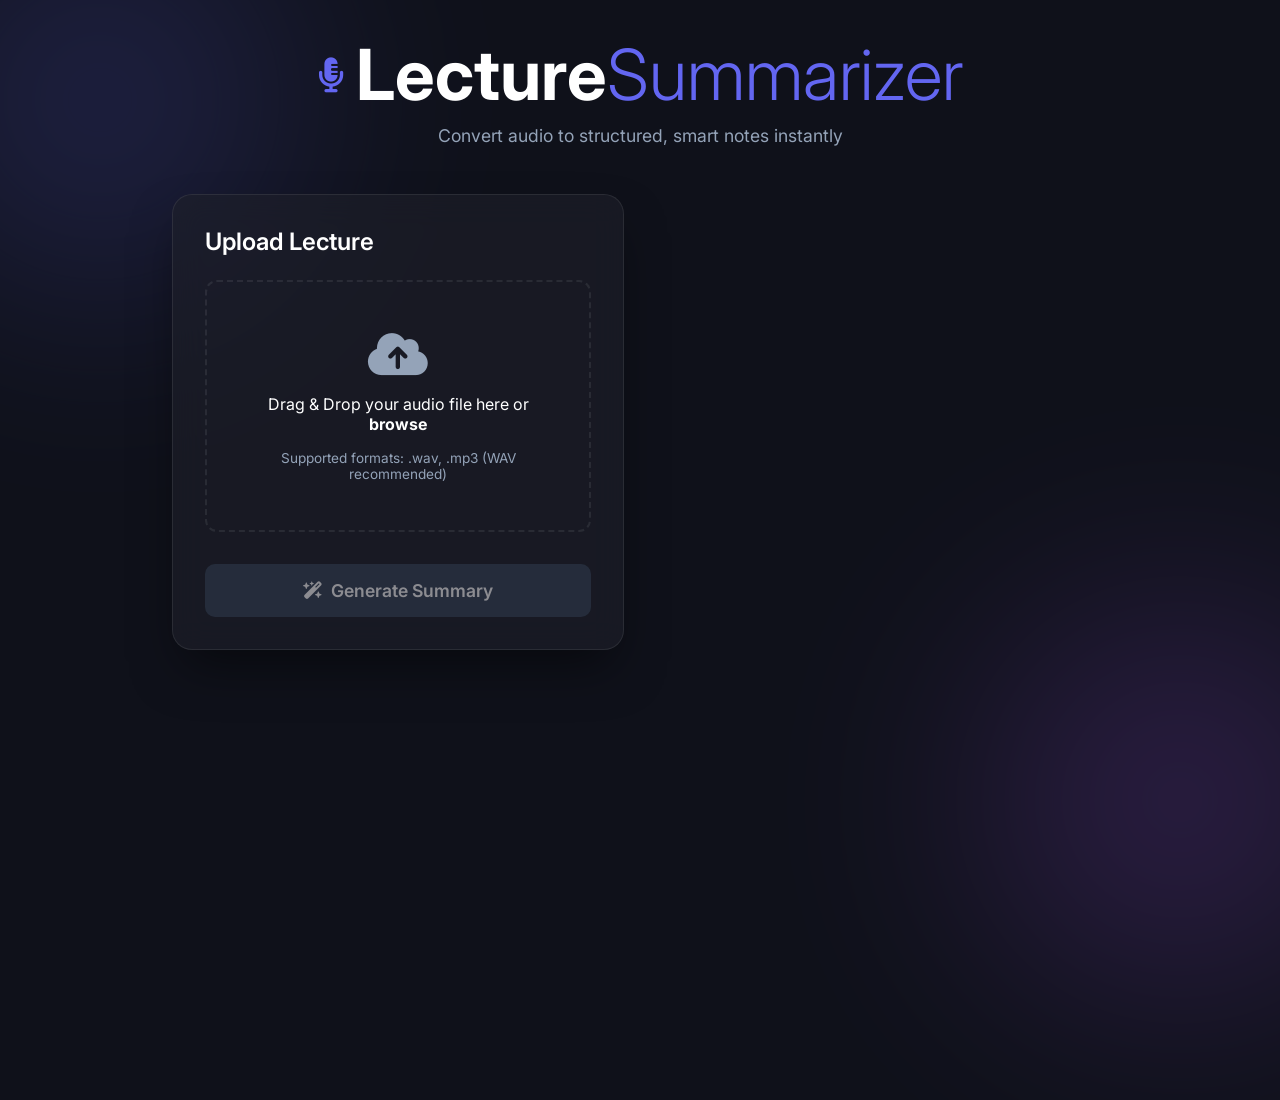
==== commit a0f90240: "Merge pull request #11 from Bhoomikammane/bhoomika Bhoomika" ====
--- a/frontend/index.html
+++ b/frontend/index.html
@@ -3,247 +3,80 @@
 <head>
     <meta charset="UTF-8">
     <meta name="viewport" content="width=device-width, initial-scale=1.0">
-    <title>AI Lecture Summarizer - Convert Lectures into Smart Notes</title>
+    <title>AI Lecture Summarizer</title>
+    <!-- Modern Font: Inter -->
+    <link href="https://fonts.googleapis.com/css2?family=Inter:wght@300;400;500;600;700&display=swap" rel="stylesheet">
+    <!-- FontAwesome for icons -->
+    <link rel="stylesheet" href="https://cdnjs.cloudflare.com/ajax/libs/font-awesome/6.4.0/css/all.min.css">
     <link rel="stylesheet" href="style.css">
-    <!-- Google Fonts -->
-    <link href="https://fonts.googleapis.com/css2?family=Inter:wght@300;400;500;600;700&display=swap" rel="stylesheet">
-    <!-- Font Awesome Icons -->
-    <link rel="stylesheet" href="https://cdnjs.cloudflare.com/ajax/libs/font-awesome/6.4.0/css/all.min.css">
 </head>
 <body>
-    <!-- Dark Mode Toggle -->
-    <button class="dark-mode-toggle" id="darkModeToggle" title="Toggle Dark Mode">
-        <i class="fas fa-moon"></i>
-    </button>
-
-    <!-- Main Container -->
+    <div class="blob-bg"></div>
+    <div class="blob-bg blob-2"></div>
+    
     <div class="container">
-        <!-- Header Section -->
-        <header class="header">
+        <header>
             <div class="logo">
-                <i class="fas fa-brain"></i>
-                <h1>AI Lecture Summarizer</h1>
+                <i class="fa-solid fa-microphone-lines"></i>
+                <h1>Lecture<span>Summarizer</span></h1>
             </div>
-            <p class="subtitle">Convert lectures into smart notes instantly</p>
-            <div class="features-badge">
-                <span><i class="fas fa-microphone"></i> Upload Audio</span>
-                <span><i class="fas fa-record-vinyl"></i> Record Live</span>
-                <span><i class="fas fa-file-alt"></i> Get Summary</span>
-            </div>
+            <p class="subtitle">Convert audio to structured, smart notes instantly</p>
         </header>
 
-        <!-- Main Content -->
-        <main class="main-content">
-            <!-- Input Section -->
-            <section class="input-section card">
-                <h2><i class="fas fa-upload"></i> Input Audio</h2>
+        <main>
+            <section class="upload-section glass-panel">
+                <h2>Upload Lecture</h2>
+                <div class="drop-zone" id="dropZone">
+                    <i class="fa-solid fa-cloud-arrow-up"></i>
+                    <p>Drag & Drop your audio file here or <strong>browse</strong></p>
+                    <span class="file-info">Supported formats: .wav, .mp3 (WAV recommended)</span>
+                    <input type="file" id="fileInput" accept=".wav,.mp3" hidden>
+                </div>
                 
-                <!-- Tab Navigation -->
-                <div class="tab-navigation">
-                    <button class="tab-btn active" data-tab="upload">
-                        <i class="fas fa-file-upload"></i> Upload File
-                    </button>
-                    <button class="tab-btn" data-tab="record">
-                        <i class="fas fa-microphone"></i> Record Audio
-                    </button>
+                <div class="selected-file" id="selectedFile" style="display: none;">
+                    <i class="fa-solid fa-file-audio"></i>
+                    <span id="fileName">lecture.wav</span>
+                    <button class="remove-btn" id="removeFile" aria-label="Remove file"><i class="fa-solid fa-xmark"></i></button>
                 </div>
 
-                <!-- Upload Tab -->
-                <div class="tab-content active" id="uploadTab">
-                    <div class="upload-area" id="uploadArea">
-                        <input type="file" id="audioFile" accept=".mp3,.wav,.m4a,.ogg,.flac" hidden>
-                        <div class="upload-icon">
-                            <i class="fas fa-cloud-upload-alt"></i>
-                        </div>
-                        <h3>Drag & Drop Audio File Here</h3>
-                        <p>or click to browse</p>
-                        <p class="supported-formats">Supported: MP3, WAV, M4A, OGG, FLAC (Max 50MB)</p>
-                    </div>
-                    
-                    <!-- File Preview -->
-                    <div class="file-preview hidden" id="filePreview">
-                        <div class="file-info">
-                            <i class="fas fa-file-audio"></i>
-                            <div class="file-details">
-                                <span class="file-name" id="fileName">lecture.mp3</span>
-                                <span class="file-size" id="fileSize">5.2 MB</span>
-                            </div>
-                        </div>
-                        <button class="remove-file-btn" id="removeFileBtn">
-                            <i class="fas fa-times"></i>
-                        </button>
-                    </div>
-                </div>
+                <button class="primary-btn" id="summarizeBtn" disabled>
+                    <i class="fa-solid fa-wand-magic-sparkles"></i> Generate Summary
+                </button>
 
-                <!-- Record Tab -->
-                <div class="tab-content" id="recordTab">
-                    <div class="recording-section">
-                        <div class="recording-status" id="recordingStatus">
-                            <div class="status-indicator"></div>
-                            <span>Ready to Record</span>
-                        </div>
-                        
-                        <div class="recording-controls">
-                            <button class="record-btn" id="startRecordBtn">
-                                <i class="fas fa-microphone"></i>
-                                <span>Start Recording</span>
-                            </button>
-                            <button class="record-btn stop hidden" id="stopRecordBtn">
-                                <i class="fas fa-stop"></i>
-                                <span>Stop Recording</span>
-                            </button>
-                        </div>
-
-                        <!-- Live Transcript Preview -->
-                        <div class="live-transcript hidden" id="liveTranscript">
-                            <h4><i class="fas fa-closed-captioning"></i> Live Transcript</h4>
-                            <div class="transcript-text" id="liveTranscriptText">
-                                Start speaking to see live transcription...
-                            </div>
-                        </div>
-
-                        <!-- Recorded Audio Preview -->
-                        <div class="audio-preview hidden" id="audioPreview">
-                            <h4><i class="fas fa-headphones"></i> Recorded Audio</h4>
-                            <audio id="recordedAudio" controls></audio>
-                            <div class="recorded-info">
-                                <span id="recordingDuration">00:00</span>
-                                <button class="re-record-btn" id="reRecordBtn">
-                                    <i class="fas fa-redo"></i> Re-record
-                                </button>
-                            </div>
-                        </div>
-                    </div>
-                </div>
-
-                <!-- Action Buttons -->
-                <div class="action-buttons">
-                    <button class="summarize-btn" id="summarizeBtn" disabled>
-                        <i class="fas fa-magic"></i>
-                        <span>Summarize Lecture</span>
-                    </button>
-                </div>
-
-                <!-- Loading Indicator -->
-                <div class="loading-container hidden" id="loadingContainer">
+                <div class="loading-state" id="loadingState" style="display: none;">
                     <div class="spinner"></div>
-                    <p class="loading-text">Processing your lecture...</p>
-                    <p class="loading-subtext">This may take a few moments</p>
-                </div>
-
-                <!-- Error Message -->
-                <div class="error-message hidden" id="errorMessage">
-                    <i class="fas fa-exclamation-circle"></i>
-                    <span id="errorText"></span>
-                </div>
-
-                <!-- Success Message -->
-                <div class="success-message hidden" id="successMessage">
-                    <i class="fas fa-check-circle"></i>
-                    <span>Processing complete!</span>
+                    <p id="loadingStatus">Uploading audio...</p>
+                    <div class="progress-bar"><div class="progress" id="progressBar"></div></div>
                 </div>
             </section>
 
-            <!-- Output Section (Hidden Initially) -->
-            <section class="output-section card hidden" id="outputSection">
-                <div class="output-header">
-                    <h2><i class="fas fa-file-alt"></i> Lecture Notes</h2>
-                    <div class="output-actions">
-                        <button class="action-btn" id="copyBtn" title="Copy to Clipboard">
-                            <i class="fas fa-copy"></i> Copy
-                        </button>
-                        <button class="action-btn" id="downloadBtn" title="Download as TXT">
-                            <i class="fas fa-download"></i> Download
-                        </button>
-                        <button class="action-btn" id="newSessionBtn" title="Start New">
-                            <i class="fas fa-plus"></i> New
-                        </button>
-                    </div>
+            <section class="results-section glass-panel" id="resultsSection" style="display: none;">
+                <div class="tabs">
+                    <button class="tab-btn active" data-target="keyPointsTab">Key Points</button>
+                    <button class="tab-btn" data-target="summaryTab">Full Summary</button>
+                    <button class="tab-btn" data-target="transcriptTab">Transcript</button>
                 </div>
 
-                <!-- Search Bar -->
-                <div class="search-bar">
-                    <i class="fas fa-search"></i>
-                    <input type="text" id="searchInput" placeholder="Search in notes...">
-                    <button class="clear-search hidden" id="clearSearch">
-                        <i class="fas fa-times"></i>
-                    </button>
+                <div class="tab-content active" id="keyPointsTab">
+                    <h3>Important Highlights</h3>
+                    <ul class="key-points-list" id="keyPointsList">
+                        <!-- Key points populate here -->
+                    </ul>
                 </div>
 
-                <!-- Tabs for Output -->
-                <div class="output-tabs">
-                    <button class="output-tab active" data-output="transcript">
-                        <i class="fas fa-file-lines"></i> Transcript
-                    </button>
-                    <button class="output-tab" data-output="summary">
-                        <i class="fas fa-brain"></i> Summary
-                    </button>
-                    <button class="output-tab" data-output="keypoints">
-                        <i class="fas fa-list-check"></i> Key Points
-                    </button>
+                <div class="tab-content" id="summaryTab">
+                    <h3>Lecture Summary</h3>
+                    <p class="summary-text" id="summaryText"></p>
                 </div>
 
-                <!-- Output Content -->
-                <div class="output-content">
-                    <!-- Transcript Tab -->
-                    <div class="output-tab-content active" id="transcriptContent">
-                        <div class="content-header">
-                            <h3><i class="fas fa-comment-alt"></i> Full Transcript</h3>
-                            <span class="word-count" id="transcriptWordCount">0 words</span>
-                        </div>
-                        <div class="transcript-box" id="transcriptBox">
-                            <p id="transcriptText"></p>
-                        </div>
-                    </div>
-
-                    <!-- Summary Tab -->
-                    <div class="output-tab-content" id="summaryContent">
-                        <div class="content-header">
-                            <h3><i class="fas fa-lightbulb"></i> Summary</h3>
-                            <span class="word-count" id="summaryWordCount">0 words</span>
-                        </div>
-                        <div class="summary-box" id="summaryBox">
-                            <p id="summaryText"></p>
-                        </div>
-                    </div>
-
-                    <!-- Key Points Tab -->
-                    <div class="output-tab-content" id="keypointsContent">
-                        <div class="content-header">
-                            <h3><i class="fas fa-star"></i> Key Points</h3>
-                            <span class="points-count" id="pointsCount">0 points</span>
-                        </div>
-                        <div class="keypoints-box" id="keypointsBox">
-                            <ul id="keypointsList"></ul>
-                        </div>
-                    </div>
-                </div>
-            </section>
-
-            <!-- History Section (Optional) -->
-            <section class="history-section card hidden" id="historySection">
-                <h2><i class="fas fa-history"></i> Recent Summaries</h2>
-                <div class="history-list" id="historyList">
-                    <!-- History items will be added here -->
+                <div class="tab-content" id="transcriptTab">
+                    <h3>Raw Transcript</h3>
+                    <div class="transcript-box" id="transcriptText"></div>
                 </div>
             </section>
         </main>
-
-        <!-- Footer -->
-        <footer class="footer">
-            <p>AI Lecture Summarizer &copy; 2026 | Powered by Whisper AI & NLP</p>
-            <div class="footer-links">
-                <a href="#" id="showHistoryLink"><i class="fas fa-history"></i> History</a>
-            </div>
-        </footer>
     </div>
 
-    <!-- Toast Notification -->
-    <div class="toast hidden" id="toast">
-        <i class="fas fa-info-circle"></i>
-        <span id="toastMessage"></span>
-    </div>
-
-    <script src="script.js"></script>
+    <script src="app.js"></script>
 </body>
 </html>
--- a/frontend/style.css
+++ b/frontend/style.css
@@ -1,222 +1,307 @@
-/* ============================================
-   AI Lecture Summarizer - Modern CSS Styles
-   ============================================ */
-
-/* CSS Variables for Theming */
 :root {
-    --primary-color: #6366f1;
-    --primary-hover: #4f46e5;
-    --secondary-color: #8b5cf6;
-    --success-color: #10b981;
-    --error-color: #ef4444;
-    --warning-color: #f59e0b;
-    --bg-color: #f8fafc;
-    --card-bg: #ffffff;
-    --text-primary: #1e293b;
-    --text-secondary: #64748b;
-    --border-color: #e2e8f0;
-    --shadow: 0 4px 6px -1px rgba(0, 0, 0, 0.1), 0 2px 4px -1px rgba(0, 0, 0, 0.06);
-    --shadow-lg: 0 10px 15px -3px rgba(0, 0, 0, 0.1), 0 4px 6px -2px rgba(0, 0, 0, 0.05);
-    --radius: 12px;
-    --radius-sm: 8px;
-    --transition: all 0.3s ease;
-}
-
-/* Dark Mode Variables */
-[data-theme="dark"] {
-    --bg-color: #0f172a;
-    --card-bg: #1e293b;
-    --text-primary: #f1f5f9;
+    --bg-dark: #0f111a;
+    --text-primary: #ffffff;
     --text-secondary: #94a3b8;
-    --border-color: #334155;
-    --shadow: 0 4px 6px -1px rgba(0, 0, 0, 0.3);
-    --shadow-lg: 0 10px 15px -3px rgba(0, 0, 0, 0.4);
-}
-
-/* Reset & Base Styles */
+    --accent: #6366f1;
+    --accent-glow: rgba(99, 102, 241, 0.5);
+    --accent-secondary: #a855f7;
+    --glass-bg: rgba(30, 33, 43, 0.6);
+    --glass-border: rgba(255, 255, 255, 0.08);
+}
+
 * {
     margin: 0;
     padding: 0;
     box-sizing: border-box;
+    font-family: 'Inter', sans-serif;
 }
 
 body {
-    font-family: 'Inter', -apple-system, BlinkMacSystemFont, 'Segoe UI', Roboto, sans-serif;
-    background: var(--bg-color);
-    color: var(--text-primary);
-    line-height: 1.6;
+    background-color: var(--bg-dark);
+    color: var(--text-primary);
     min-height: 100vh;
-    transition: var(--transition);
-}
-
-/* Container */
+    display: flex;
+    justify-content: center;
+    overflow-x: hidden;
+    position: relative;
+}
+
+/* Background effects */
+.blob-bg {
+    position: absolute;
+    width: 600px;
+    height: 600px;
+    background: radial-gradient(circle, var(--accent) 0%, rgba(0,0,0,0) 70%);
+    border-radius: 50%;
+    filter: blur(100px);
+    z-index: -1;
+    top: -200px;
+    left: -200px;
+    opacity: 0.25;
+    animation: float 20s infinite alternate ease-in-out;
+}
+
+.blob-2 {
+    background: radial-gradient(circle, var(--accent-secondary) 0%, rgba(0,0,0,0) 70%);
+    bottom: -200px;
+    right: -200px;
+    top: auto;
+    left: auto;
+    animation-delay: -10s;
+}
+
+@keyframes float {
+    0% { transform: translate(0, 0); }
+    100% { transform: translate(80px, 80px); }
+}
+
 .container {
-    max-width: 1200px;
-    margin: 0 auto;
-    padding: 20px;
-}
-
-/* Dark Mode Toggle */
-.dark-mode-toggle {
-    position: fixed;
-    top: 20px;
-    right: 20px;
-    width: 50px;
-    height: 50px;
-    border-radius: 50%;
-    background: var(--card-bg);
-    border: 2px solid var(--border-color);
-    color: var(--text-primary);
-    font-size: 1.2rem;
-    cursor: pointer;
-    box-shadow: var(--shadow);
-    transition: var(--transition);
-    z-index: 1000;
-}
-
-.dark-mode-toggle:hover {
-    background: var(--primary-color);
-    color: white;
-    transform: rotate(15deg);
-}
-
-/* ============================================
-   Header Styles
-   ============================================ */
-.header {
+    width: 100%;
+    max-width: 1000px;
+    padding: 2rem;
+    display: flex;
+    flex-direction: column;
+    gap: 2rem;
+    z-index: 1;
+}
+
+header {
     text-align: center;
-    padding: 40px 20px;
-    margin-bottom: 30px;
+    margin-bottom: 1rem;
 }
 
 .logo {
     display: flex;
     align-items: center;
     justify-content: center;
-    gap: 15px;
-    margin-bottom: 15px;
+    gap: 0.75rem;
+    font-size: 2.2rem;
+    margin-bottom: 0.5rem;
 }
 
 .logo i {
-    font-size: 2.5rem;
-    color: var(--primary-color);
-    animation: pulse 2s infinite;
-}
-
-@keyframes pulse {
-    0%, 100% { transform: scale(1); }
-    50% { transform: scale(1.1); }
-}
-
-.logo h1 {
-    font-size: 2.5rem;
-    font-weight: 700;
-    background: linear-gradient(135deg, var(--primary-color), var(--secondary-color));
-    -webkit-background-clip: text;
-    -webkit-text-fill-color: transparent;
-    background-clip: text;
+    color: var(--accent);
+}
+
+.logo span {
+    color: var(--accent);
+    font-weight: 300;
 }
 
 .subtitle {
+    color: var(--text-secondary);
     font-size: 1.1rem;
-    color: var(--text-secondary);
-    margin-bottom: 20px;
-}
-
-.features-badge {
+}
+
+main {
+    display: grid;
+    grid-template-columns: 1fr;
+    gap: 2rem;
+}
+
+@media (min-width: 768px) {
+    main {
+        grid-template-columns: 1fr 1fr;
+    }
+}
+
+.glass-panel {
+    background: var(--glass-bg);
+    backdrop-filter: blur(16px);
+    -webkit-backdrop-filter: blur(16px);
+    border: 1px solid var(--glass-border);
+    border-radius: 20px;
+    padding: 2rem;
+    box-shadow: 0 25px 50px -12px rgba(0, 0, 0, 0.5);
+    height: fit-content;
+}
+
+/* Upload Section */
+.upload-section h2 {
+    margin-bottom: 1.5rem;
+    font-weight: 600;
+    font-size: 1.5rem;
+}
+
+.drop-zone {
+    border: 2px dashed var(--glass-border);
+    border-radius: 12px;
+    padding: 3rem 2rem;
+    text-align: center;
+    cursor: pointer;
+    transition: all 0.3s ease;
+    display: flex;
+    flex-direction: column;
+    align-items: center;
+    gap: 1rem;
+}
+
+.drop-zone:hover, .drop-zone.dragover {
+    border-color: var(--accent);
+    background: rgba(99, 102, 241, 0.05);
+}
+
+.drop-zone i {
+    font-size: 3rem;
+    color: var(--text-secondary);
+    transition: color 0.3s;
+}
+
+.drop-zone:hover i {
+    color: var(--accent);
+}
+
+.file-info {
+    font-size: 0.85rem;
+    color: var(--text-secondary);
+}
+
+.selected-file {
+    margin-top: 1.5rem;
+    display: flex;
+    align-items: center;
+    background: rgba(255, 255, 255, 0.05);
+    padding: 1rem;
+    border-radius: 8px;
+    border: 1px solid var(--glass-border);
+}
+
+.selected-file i {
+    color: var(--accent);
+    margin-right: 1rem;
+    font-size: 1.2rem;
+}
+
+.selected-file span {
+    flex: 1;
+    white-space: nowrap;
+    overflow: hidden;
+    text-overflow: ellipsis;
+    color: var(--text-primary);
+}
+
+.remove-btn {
+    background: none;
+    border: none;
+    color: var(--text-secondary);
+    cursor: pointer;
+    padding: 0.5rem;
+    transition: color 0.2s;
+}
+
+.remove-btn:hover {
+    color: #ef4444;
+}
+
+.primary-btn {
+    width: 100%;
+    margin-top: 2rem;
+    padding: 1rem;
+    background: linear-gradient(135deg, var(--accent), var(--accent-secondary));
+    border: none;
+    border-radius: 10px;
+    color: white;
+    font-size: 1.1rem;
+    font-weight: 600;
+    cursor: pointer;
+    transition: transform 0.2s, box-shadow 0.2s, opacity 0.2s;
     display: flex;
     justify-content: center;
-    gap: 20px;
-    flex-wrap: wrap;
-}
-
-.features-badge span {
-    background: var(--card-bg);
-    padding: 8px 16px;
-    border-radius: 20px;
-    font-size: 0.9rem;
-    color: var(--text-secondary);
-    box-shadow: var(--shadow);
-    display: flex;
     align-items: center;
-    gap: 8px;
-}
-
-.features-badge i {
-    color: var(--primary-color);
-}
-
-/* ============================================
-   Card Styles
-   ============================================ */
-.card {
-    background: var(--card-bg);
-    border-radius: var(--radius);
-    box-shadow: var(--shadow);
-    padding: 30px;
-    margin-bottom: 25px;
-    transition: var(--transition);
-}
-
-.card:hover {
-    box-shadow: var(--shadow-lg);
-}
-
-.card h2 {
-    font-size: 1.5rem;
-    margin-bottom: 20px;
-    display: flex;
-    align-items: center;
-    gap: 10px;
-    color: var(--text-primary);
-}
-
-.card h2 i {
-    color: var(--primary-color);
-}
-
-/* ============================================
-   Tab Navigation
-   ============================================ */
-.tab-navigation {
-    display: flex;
-    gap: 10px;
-    margin-bottom: 25px;
-    border-bottom: 2px solid var(--border-color);
-    padding-bottom: 0;
+    gap: 0.5rem;
+}
+
+.primary-btn:hover:not(:disabled) {
+    transform: translateY(-2px);
+    box-shadow: 0 10px 20px -10px var(--accent-glow);
+}
+
+.primary-btn:disabled {
+    opacity: 0.5;
+    cursor: not-allowed;
+    background: #334155;
+    background-image: none;
+}
+
+/* Loading State */
+.loading-state {
+    margin-top: 2rem;
+    text-align: center;
+}
+
+.spinner {
+    width: 40px;
+    height: 40px;
+    border: 3px solid rgba(255,255,255,0.1);
+    border-radius: 50%;
+    border-top-color: var(--accent);
+    animation: spin 1s ease-in-out infinite;
+    margin: 0 auto 1rem;
+}
+
+@keyframes spin {
+    to { transform: rotate(360deg); }
+}
+
+.progress-bar {
+    width: 100%;
+    height: 6px;
+    background: rgba(255,255,255,0.1);
+    border-radius: 3px;
+    margin-top: 1rem;
+    overflow: hidden;
+}
+
+.progress {
+    width: 0%;
+    height: 100%;
+    background: linear-gradient(90deg, var(--accent), var(--accent-secondary));
+    border-radius: 3px;
+    transition: width 0.3s ease;
+}
+
+/* Results Section */
+.results-section {
+    display: flex;
+    flex-direction: column;
+}
+
+.tabs {
+    display: flex;
+    gap: 0.5rem;
+    border-bottom: 1px solid var(--glass-border);
+    margin-bottom: 1.5rem;
 }
 
 .tab-btn {
-    padding: 12px 24px;
-    background: transparent;
+    background: none;
     border: none;
     color: var(--text-secondary);
+    padding: 0.75rem 1rem;
+    cursor: pointer;
     font-size: 1rem;
     font-weight: 500;
-    cursor: pointer;
-    border-bottom: 3px solid transparent;
-    transition: var(--transition);
-    display: flex;
-    align-items: center;
-    gap: 8px;
+    border-bottom: 2px solid transparent;
+    transition: all 0.2s;
 }
 
 .tab-btn:hover {
-    color: var(--primary-color);
+    color: var(--text-primary);
 }
 
 .tab-btn.active {
-    color: var(--primary-color);
-    border-bottom-color: var(--primary-color);
+    color: var(--accent);
+    border-bottom-color: var(--accent);
 }
 
 .tab-content {
     display: none;
+    animation: fadeIn 0.4s ease-out;
+    flex: 1;
 }
 
 .tab-content.active {
     display: block;
-    animation: fadeIn 0.3s ease;
 }
 
 @keyframes fadeIn {
@@ -224,788 +309,59 @@
     to { opacity: 1; transform: translateY(0); }
 }
 
-/* ============================================
-   Upload Area
-   ============================================ */
-.upload-area {
-    border: 3px dashed var(--border-color);
-    border-radius: var(--radius);
-    padding: 50px 30px;
-    text-align: center;
-    cursor: pointer;
-    transition: var(--transition);
-    background: var(--bg-color);
-}
-
-.upload-area:hover,
-.upload-area.dragover {
-    border-color: var(--primary-color);
-    background: rgba(99, 102, 241, 0.05);
-}
-
-.upload-icon {
-    font-size: 4rem;
-    color: var(--primary-color);
-    margin-bottom: 20px;
-}
-
-.upload-area h3 {
-    font-size: 1.3rem;
-    color: var(--text-primary);
-    margin-bottom: 10px;
-}
-
-.upload-area p {
-    color: var(--text-secondary);
-    margin-bottom: 5px;
-}
-
-.supported-formats {
-    font-size: 0.85rem;
-    color: var(--text-secondary);
-    margin-top: 15px;
-    padding-top: 15px;
-    border-top: 1px solid var(--border-color);
-}
-
-/* File Preview */
-.file-preview {
-    display: flex;
-    align-items: center;
-    justify-content: space-between;
-    background: var(--bg-color);
-    padding: 15px 20px;
-    border-radius: var(--radius-sm);
-    margin-top: 20px;
-    animation: slideIn 0.3s ease;
-}
-
-@keyframes slideIn {
-    from { opacity: 0; transform: translateX(-20px); }
-    to { opacity: 1; transform: translateX(0); }
-}
-
-.file-info {
-    display: flex;
-    align-items: center;
-    gap: 15px;
-}
-
-.file-info i {
-    font-size: 2rem;
-    color: var(--primary-color);
-}
-
-.file-details {
+.tab-content h3 {
+    margin-bottom: 1rem;
+    font-weight: 600;
+    color: var(--accent);
+}
+
+.key-points-list {
+    list-style-type: none;
     display: flex;
     flex-direction: column;
-}
-
-.file-name {
-    font-weight: 600;
-    color: var(--text-primary);
-}
-
-.file-size {
-    font-size: 0.85rem;
-    color: var(--text-secondary);
-}
-
-.remove-file-btn {
-    width: 35px;
-    height: 35px;
-    border-radius: 50%;
-    border: none;
-    background: var(--error-color);
-    color: white;
-    cursor: pointer;
-    transition: var(--transition);
-}
-
-.remove-file-btn:hover {
-    background: #dc2626;
-    transform: scale(1.1);
-}
-
-/* ============================================
-   Recording Section
-   ============================================ */
-.recording-section {
-    text-align: center;
-    padding: 30px 20px;
-}
-
-.recording-status {
-    display: flex;
-    align-items: center;
-    justify-content: center;
-    gap: 10px;
-    margin-bottom: 25px;
-    padding: 15px;
-    background: var(--bg-color);
-    border-radius: var(--radius-sm);
-}
-
-.status-indicator {
-    width: 12px;
-    height: 12px;
-    border-radius: 50%;
-    background: var(--success-color);
-    animation: blink 2s infinite;
-}
-
-.status-indicator.recording {
-    background: var(--error-color);
-    animation: blink 0.5s infinite;
-}
-
-@keyframes blink {
-    0%, 100% { opacity: 1; }
-    50% { opacity: 0.5; }
-}
-
-.recording-controls {
-    display: flex;
-    justify-content: center;
-    gap: 15px;
-    margin-bottom: 25px;
-}
-
-.record-btn {
-    padding: 15px 30px;
-    border: none;
-    border-radius: var(--radius);
-    font-size: 1rem;
-    font-weight: 600;
-    cursor: pointer;
-    transition: var(--transition);
-    display: flex;
-    align-items: center;
-    gap: 10px;
-}
-
-.record-btn:not(.stop) {
-    background: var(--primary-color);
-    color: white;
-}
-
-.record-btn:not(.stop):hover {
-    background: var(--primary-hover);
-}
-
-.record-btn.stop {
-    background: var(--error-color);
-    color: white;
-}
-
-.record-btn.stop:hover {
-    background: #dc2626;
-}
-
-.record-btn:disabled {
-    opacity: 0.5;
-    cursor: not-allowed;
-}
-
-/* Live Transcript */
-.live-transcript {
-    background: var(--bg-color);
-    padding: 20px;
-    border-radius: var(--radius-sm);
-    margin-top: 20px;
-    text-align: left;
-}
-
-.live-transcript h4 {
-    display: flex;
-    align-items: center;
-    gap: 8px;
-    margin-bottom: 15px;
-    color: var(--text-primary);
-}
-
-.transcript-text {
-    background: var(--card-bg);
-    padding: 15px;
-    border-radius: var(--radius-sm);
-    min-height: 80px;
-    max-height: 150px;
+    gap: 1rem;
+}
+
+.key-points-list li {
+    background: rgba(255, 255, 255, 0.03);
+    padding: 1.2rem;
+    border-radius: 10px;
+    border-left: 3px solid var(--accent);
+    line-height: 1.6;
+    color: var(--text-primary);
+}
+
+.summary-text {
+    line-height: 1.8;
+    color: var(--text-primary);
+    font-size: 1.05rem;
+    background: rgba(0, 0, 0, 0.15);
+    padding: 1.2rem;
+    border-radius: 10px;
+}
+
+.transcript-box {
+    background: rgba(0, 0, 0, 0.2);
+    padding: 1.5rem;
+    border-radius: 10px;
+    font-family: inherit;
+    line-height: 1.8;
+    color: var(--text-secondary);
+    max-height: 350px;
     overflow-y: auto;
-    color: var(--text-secondary);
-    font-style: italic;
-}
-
-/* Audio Preview */
-.audio-preview {
-    background: var(--bg-color);
-    padding: 20px;
-    border-radius: var(--radius-sm);
-    margin-top: 20px;
-}
-
-.audio-preview h4 {
-    display: flex;
-    align-items: center;
-    gap: 8px;
-    margin-bottom: 15px;
-    color: var(--text-primary);
-}
-
-.audio-preview audio {
-    width: 100%;
-    margin-bottom: 15px;
-    border-radius: var(--radius-sm);
-}
-
-.recorded-info {
-    display: flex;
-    justify-content: space-between;
-    align-items: center;
-}
-
-.re-record-btn {
-    padding: 10px 20px;
-    border: none;
-    background: var(--secondary-color);
-    color: white;
-    border-radius: var(--radius-sm);
-    cursor: pointer;
-    transition: var(--transition);
-    display: flex;
-    align-items: center;
-    gap: 8px;
-}
-
-.re-record-btn:hover {
-    background: #7c3aed;
-}
-
-/* ============================================
-   Action Buttons
-   ============================================ */
-.action-buttons {
-    margin-top: 30px;
-    text-align: center;
-}
-
-.summarize-btn {
-    padding: 18px 50px;
-    background: linear-gradient(135deg, var(--primary-color), var(--secondary-color));
-    color: white;
-    border: none;
-    border-radius: var(--radius);
-    font-size: 1.1rem;
-    font-weight: 600;
-    cursor: pointer;
-    transition: var(--transition);
-    display: inline-flex;
-    align-items: center;
-    gap: 12px;
-    box-shadow: var(--shadow);
-}
-
-.summarize-btn:hover:not(:disabled) {
-    transform: translateY(-2px);
-    box-shadow: var(--shadow-lg);
-}
-
-.summarize-btn:disabled {
-    opacity: 0.5;
-    cursor: not-allowed;
-    transform: none;
-}
-
-/* ============================================
-   Loading Indicator
-   ============================================ */
-.loading-container {
-    text-align: center;
-    padding: 40px 20px;
-    margin-top: 20px;
-}
-
-.spinner {
-    width: 60px;
-    height: 60px;
-    border: 4px solid var(--border-color);
-    border-top-color: var(--primary-color);
-    border-radius: 50%;
-    margin: 0 auto 20px;
-    animation: spin 1s linear infinite;
-}
-
-@keyframes spin {
-    to { transform: rotate(360deg); }
-}
-
-.loading-text {
-    font-size: 1.2rem;
-    font-weight: 600;
-    color: var(--text-primary);
-    margin-bottom: 5px;
-}
-
-.loading-subtext {
-    color: var(--text-secondary);
-    font-size: 0.9rem;
-}
-
-/* ============================================
-   Error & Success Messages
-   ============================================ */
-.error-message,
-.success-message {
-    padding: 15px 20px;
-    border-radius: var(--radius-sm);
-    margin-top: 20px;
-    display: flex;
-    align-items: center;
-    gap: 12px;
-    animation: shake 0.5s ease;
-}
-
-@keyframes shake {
-    0%, 100% { transform: translateX(0); }
-    25% { transform: translateX(-5px); }
-    75% { transform: translateX(5px); }
-}
-
-.error-message {
-    background: rgba(239, 68, 68, 0.1);
-    color: var(--error-color);
-    border: 1px solid var(--error-color);
-}
-
-.success-message {
-    background: rgba(16, 185, 129, 0.1);
-    color: var(--success-color);
-    border: 1px solid var(--success-color);
-}
-
-/* ============================================
-   Output Section
-   ============================================ */
-.output-header {
-    display: flex;
-    justify-content: space-between;
-    align-items: center;
-    flex-wrap: wrap;
-    gap: 15px;
-    margin-bottom: 20px;
-}
-
-.output-actions {
-    display: flex;
-    gap: 10px;
-    flex-wrap: wrap;
-}
-
-.action-btn {
-    padding: 10px 18px;
-    border: 1px solid var(--border-color);
-    background: var(--card-bg);
-    color: var(--text-primary);
-    border-radius: var(--radius-sm);
-    cursor: pointer;
-    transition: var(--transition);
-    display: flex;
-    align-items: center;
-    gap: 8px;
-    font-size: 0.9rem;
-}
-
-.action-btn:hover {
-    background: var(--primary-color);
-    color: white;
-    border-color: var(--primary-color);
-}
-
-/* Search Bar */
-.search-bar {
-    display: flex;
-    align-items: center;
-    background: var(--bg-color);
-    padding: 12px 20px;
-    border-radius: var(--radius-sm);
-    margin-bottom: 20px;
-    gap: 12px;
-}
-
-.search-bar i {
-    color: var(--text-secondary);
-}
-
-.search-bar input {
-    flex: 1;
-    border: none;
-    background: transparent;
-    color: var(--text-primary);
-    font-size: 1rem;
-    outline: none;
-}
-
-.clear-search {
-    background: none;
-    border: none;
-    color: var(--text-secondary);
-    cursor: pointer;
-    padding: 5px;
-}
-
-.clear-search:hover {
-    color: var(--error-color);
-}
-
-/* Output Tabs */
-.output-tabs {
-    display: flex;
-    gap: 10px;
-    margin-bottom: 20px;
-    border-bottom: 2px solid var(--border-color);
-}
-
-.output-tab {
-    padding: 12px 20px;
-    background: transparent;
-    border: none;
-    color: var(--text-secondary);
     font-size: 0.95rem;
-    font-weight: 500;
-    cursor: pointer;
-    border-bottom: 3px solid transparent;
-    transition: var(--transition);
-    display: flex;
-    align-items: center;
-    gap: 8px;
-}
-
-.output-tab:hover {
-    color: var(--primary-color);
-}
-
-.output-tab.active {
-    color: var(--primary-color);
-    border-bottom-color: var(--primary-color);
-}
-
-/* Output Content */
-.output-content {
-    min-height: 300px;
-}
-
-.output-tab-content {
-    display: none;
-}
-
-.output-tab-content.active {
-    display: block;
-    animation: fadeIn 0.3s ease;
-}
-
-.content-header {
-    display: flex;
-    justify-content: space-between;
-    align-items: center;
-    margin-bottom: 15px;
-}
-
-.content-header h3 {
-    display: flex;
-    align-items: center;
-    gap: 10px;
-    font-size: 1.1rem;
-    color: var(--text-primary);
-}
-
-.content-header h3 i {
-    color: var(--primary-color);
-}
-
-.word-count,
-.points-count {
-    font-size: 0.85rem;
-    color: var(--text-secondary);
-    background: var(--bg-color);
-    padding: 5px 12px;
-    border-radius: 15px;
-}
-
-/* Transcript Box */
-.transcript-box,
-.summary-box {
-    background: var(--bg-color);
-    padding: 25px;
-    border-radius: var(--radius-sm);
-    max-height: 400px;
-    overflow-y: auto;
-    line-height: 1.8;
-}
-
-.transcript-box p,
-.summary-box p {
-    color: var(--text-primary);
     white-space: pre-wrap;
 }
 
-/* Key Points Box */
-.keypoints-box {
-    background: var(--bg-color);
-    padding: 25px;
-    border-radius: var(--radius-sm);
-    max-height: 400px;
-    overflow-y: auto;
-}
-
-.keypoints-box ul {
-    list-style: none;
-}
-
-.keypoints-box li {
-    padding: 12px 0;
-    padding-left: 30px;
-    position: relative;
-    color: var(--text-primary);
-    line-height: 1.6;
-}
-
-.keypoints-box li::before {
-    content: "✓";
-    position: absolute;
-    left: 0;
-    color: var(--success-color);
-    font-weight: bold;
-}
-
-/* Highlight Search Results */
-.highlight {
-    background: rgba(245, 158, 11, 0.3);
-    padding: 2px 4px;
+.transcript-box::-webkit-scrollbar {
+    width: 6px;
+}
+
+.transcript-box::-webkit-scrollbar-track {
+    background: rgba(255, 255, 255, 0.05);
+}
+
+.transcript-box::-webkit-scrollbar-thumb {
+    background: var(--glass-border);
     border-radius: 3px;
 }
-
-/* ============================================
-   History Section
-   ============================================ */
-.history-list {
-    display: grid;
-    gap: 15px;
-}
-
-.history-item {
-    display: flex;
-    justify-content: space-between;
-    align-items: center;
-    padding: 15px 20px;
-    background: var(--bg-color);
-    border-radius: var(--radius-sm);
-    cursor: pointer;
-    transition: var(--transition);
-}
-
-.history-item:hover {
-    background: var(--primary-color);
-    color: white;
-}
-
-.history-item-info h4 {
-    font-size: 1rem;
-    margin-bottom: 5px;
-}
-
-.history-item-info span {
-    font-size: 0.85rem;
-    color: var(--text-secondary);
-}
-
-.history-item:hover .history-item-info span {
-    color: rgba(255, 255, 255, 0.8);
-}
-
-/* ============================================
-   Footer
-   ============================================ */
-.footer {
-    text-align: center;
-    padding: 30px 20px;
-    color: var(--text-secondary);
-    border-top: 1px solid var(--border-color);
-    margin-top: 40px;
-}
-
-.footer-links {
-    margin-top: 15px;
-}
-
-.footer-links a {
-    color: var(--primary-color);
-    text-decoration: none;
-    display: inline-flex;
-    align-items: center;
-    gap: 8px;
-    transition: var(--transition);
-}
-
-.footer-links a:hover {
-    color: var(--primary-hover);
-}
-
-/* ============================================
-   Toast Notification
-   ============================================ */
-.toast {
-    position: fixed;
-    bottom: 30px;
-    left: 50%;
-    transform: translateX(-50%) translateY(100px);
-    background: var(--text-primary);
-    color: var(--bg-color);
-    padding: 15px 30px;
-    border-radius: var(--radius);
-    display: flex;
-    align-items: center;
-    gap: 12px;
-    box-shadow: var(--shadow-lg);
-    z-index: 2000;
-    transition: var(--transition);
-}
-
-.toast.show {
-    transform: translateX(-50%) translateY(0);
-}
-
-.toast i {
-    color: var(--success-color);
-}
-
-/* ============================================
-   Utility Classes
-   ============================================ */
-.hidden {
-    display: none !important;
-}
-
-/* ============================================
-   Responsive Design
-   ============================================ */
-@media (max-width: 768px) {
-    .container {
-        padding: 15px;
-    }
-
-    .logo h1 {
-        font-size: 1.8rem;
-    }
-
-    .logo i {
-        font-size: 2rem;
-    }
-
-    .features-badge {
-        flex-direction: column;
-        align-items: center;
-    }
-
-    .card {
-        padding: 20px;
-    }
-
-    .tab-navigation {
-        flex-direction: column;
-    }
-
-    .tab-btn {
-        justify-content: center;
-    }
-
-    .output-header {
-        flex-direction: column;
-        align-items: flex-start;
-    }
-
-    .output-actions {
-        width: 100%;
-        justify-content: center;
-    }
-
-    .output-tabs {
-        flex-wrap: wrap;
-    }
-
-    .summarize-btn {
-        width: 100%;
-        justify-content: center;
-    }
-
-    .dark-mode-toggle {
-        width: 45px;
-        height: 45px;
-        top: 15px;
-        right: 15px;
-    }
-}
-
-@media (max-width: 480px) {
-    .header {
-        padding: 30px 15px;
-    }
-
-    .upload-area {
-        padding: 30px 20px;
-    }
-
-    .upload-icon {
-        font-size: 3rem;
-    }
-
-    .action-btn {
-        padding: 8px 12px;
-        font-size: 0.85rem;
-    }
-
-    .action-btn span {
-        display: none;
-    }
-
-    .action-btn i {
-        font-size: 1.1rem;
-    }
-}
-
-/* ============================================
-   Scrollbar Styling
-   ============================================ */
-::-webkit-scrollbar {
-    width: 8px;
-    height: 8px;
-}
-
-::-webkit-scrollbar-track {
-    background: var(--bg-color);
-    border-radius: 4px;
-}
-
-::-webkit-scrollbar-thumb {
-    background: var(--border-color);
-    border-radius: 4px;
-}
-
-::-webkit-scrollbar-thumb:hover {
-    background: var(--text-secondary);
-}
-
-/* ============================================
-   Print Styles
-   ============================================ */
-@media print {
-    .dark-mode-toggle,
-    .action-buttons,
-    .footer,
-    .toast {
-        display: none;
-    }
-
-    .card {
-        box-shadow: none;
-        border: 1px solid #ddd;
-    }
-}
